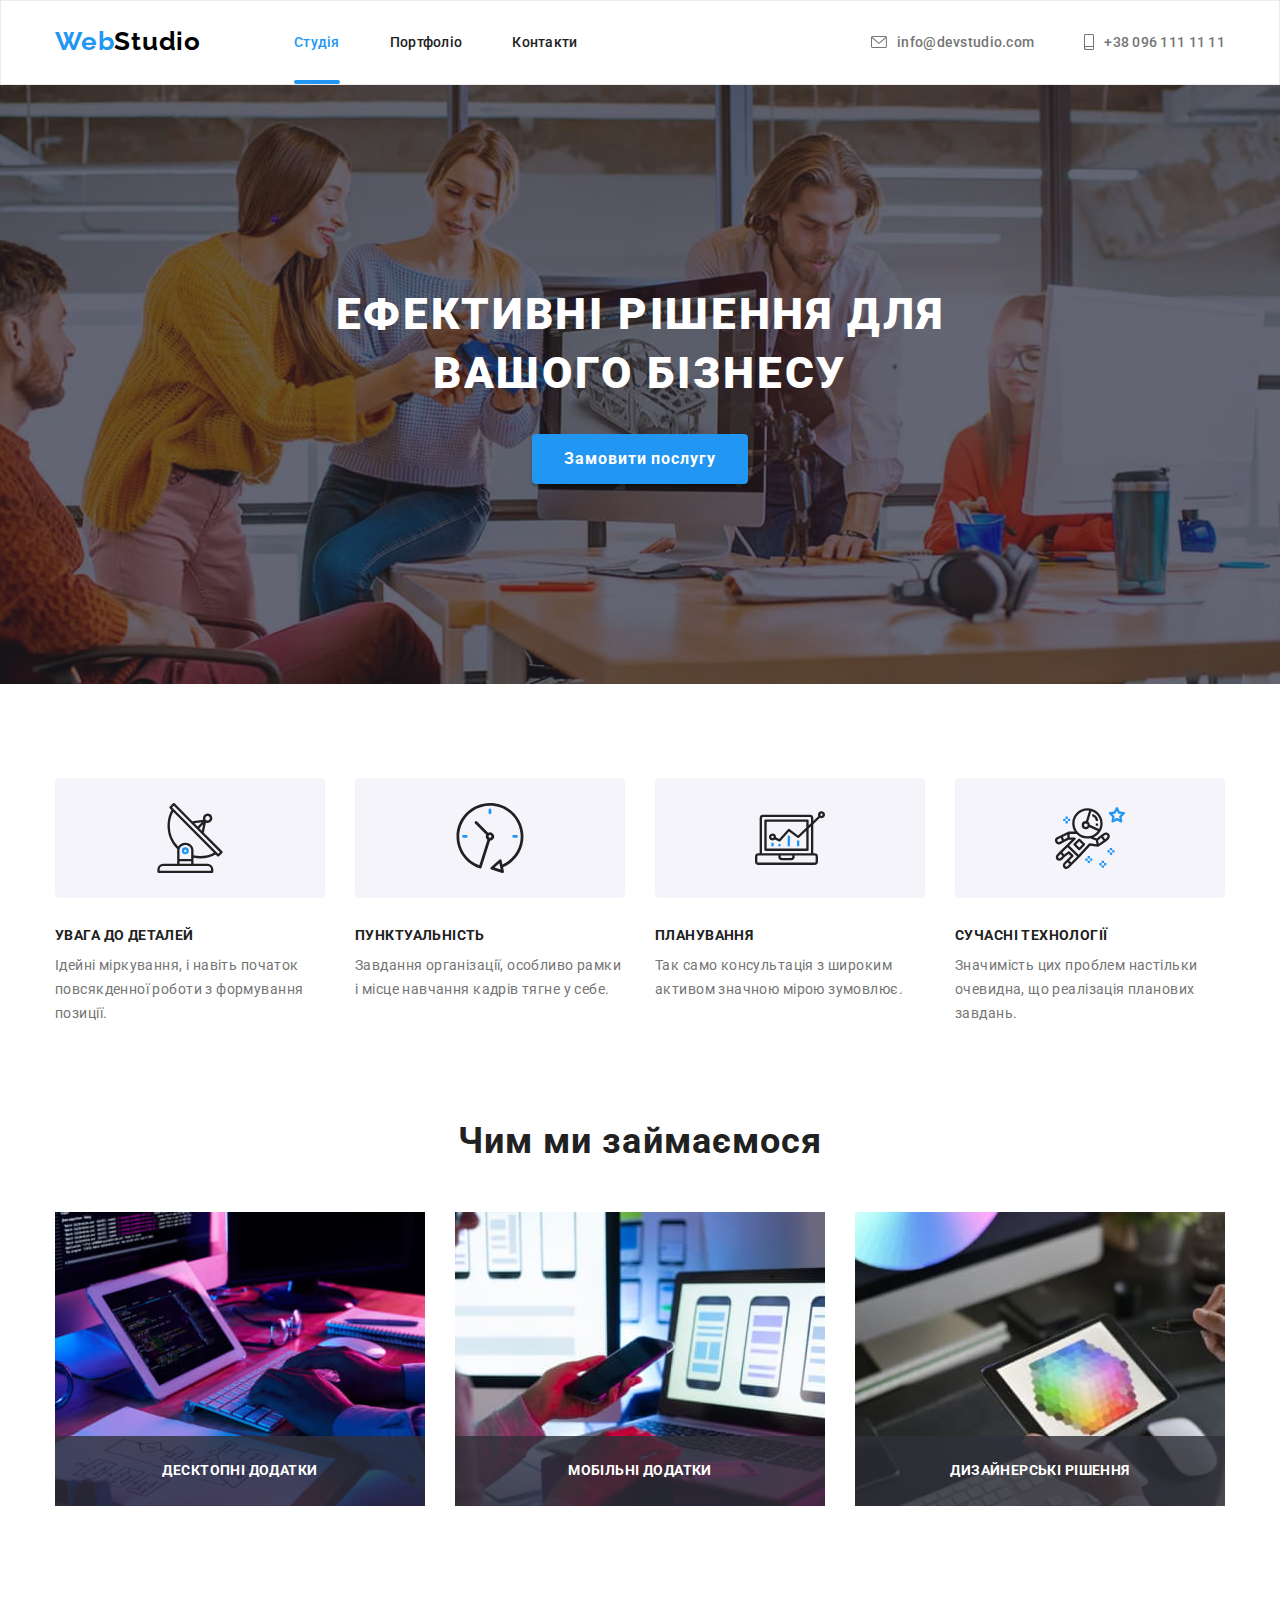
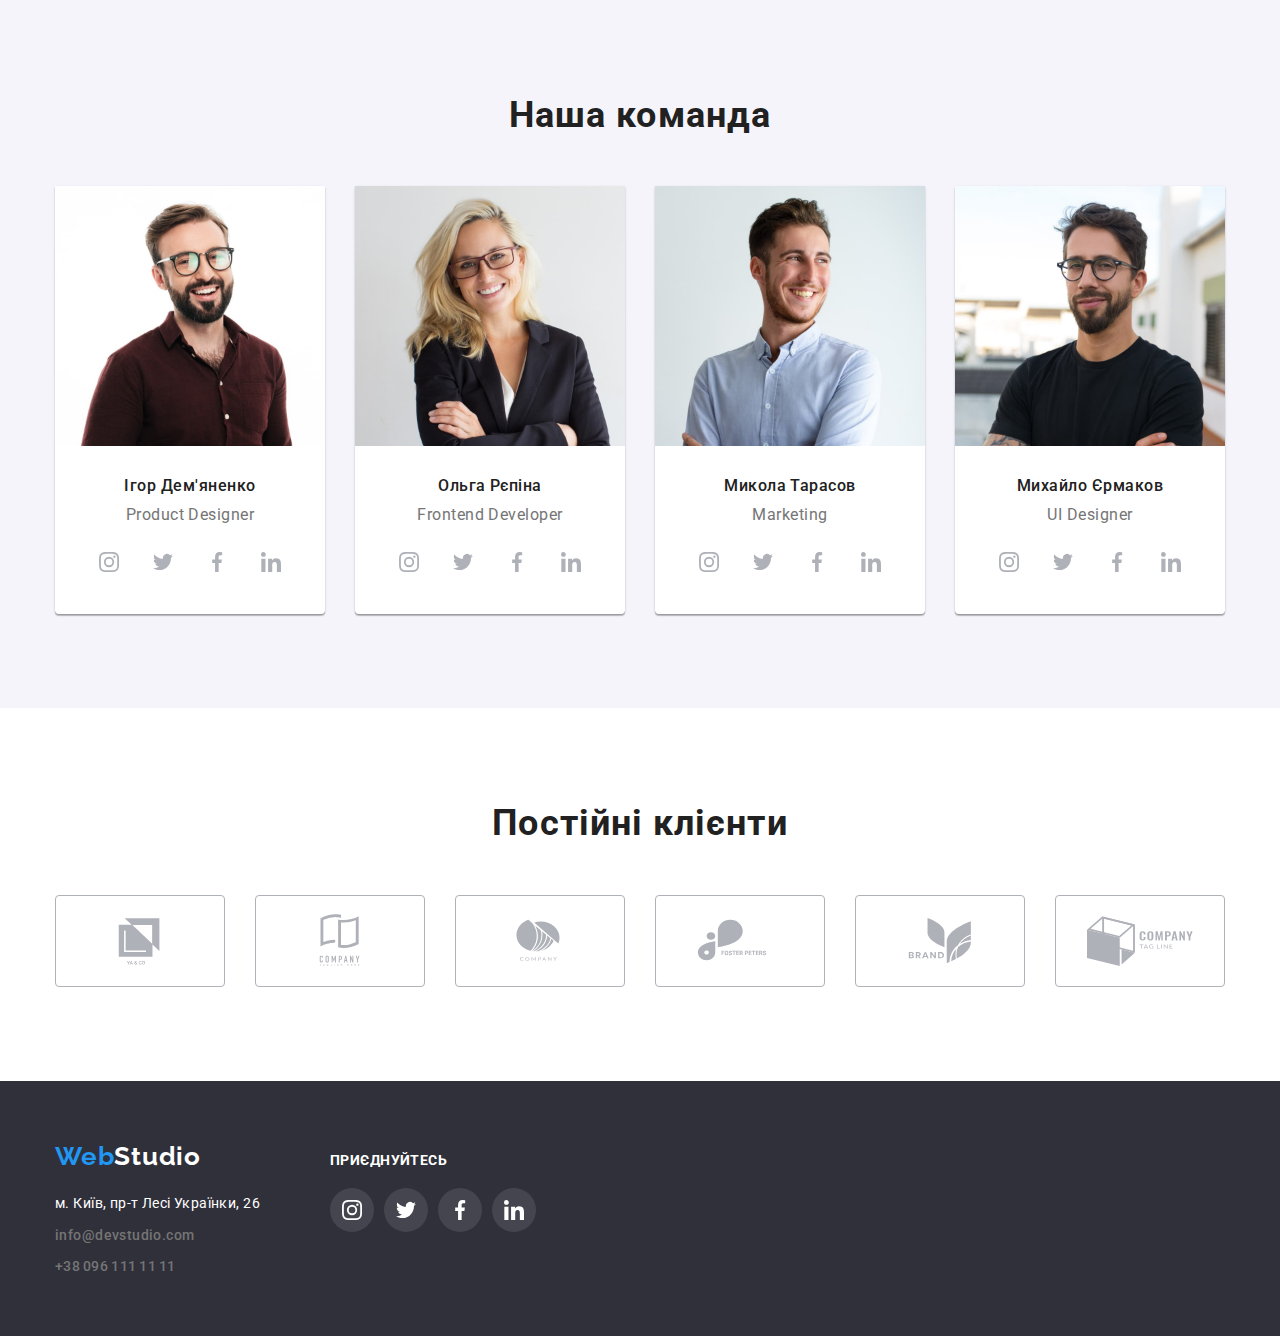
==== index.html @ 1adbc8fd "Initial commit" ====
<!DOCTYPE html>
<html lang="uk">

<head>
    <meta charset="UTF-8">
    <meta http-equiv="X-UA-Compatible" content="IE=edge">
    <meta name="viewport" content="width=device-width, initial-scale=1.0">
    <title>WebStudio</title>
    <link rel="stylesheet" href="https://cdn.jsdelivr.net/npm/modern-normalize@1.1.0/modern-normalize.min.css">
    <link rel="preconnect" href="https://fonts.googleapis.com">
    <link rel="preconnect" href="https://fonts.gstatic.com" crossorigin>
    <link
        href="https://fonts.googleapis.com/css2?family=Raleway:wght@700&family=Roboto:wght@400;500;700;900&display=swap"
        rel="stylesheet">
    <link rel="stylesheet" href="./css/styles.css">
</head>

<body>
    <!--Hero-->
    <header class="page-header">
        <div class="container page-header-container">
            <nav class="page-nav">
                <a href="./index.html" class="logo-header link">Web<span class="logo-header-studio">Studio</span></a>
                <ul class="menu list">
                    <li class="menu-item">
                        <a href="./index.html" class="menu-link link current">Студія</a>
                    </li>
                    <li class="menu-item">
                        <a href="./portfolio.html" class="menu-link link">Портфоліо</a>
                    </li>
                    <li class="menu-item">
                        <a href="#" class="menu-link link">Контакти</a>
                    </li>
                </ul>
            </nav>
            <ul class="list list-header">
                <li>
                    <a href="mailto:info@devstudio.com" class="mail link">
                        <svg class="mail-svg" width="16" height="12">
                            <use href="./images/sprite.svg#icon-envelope"></use>
                        </svg>info@devstudio.com</a>
                </li>
                <li>
                    <a href="tel:+380961111111" class="phone link">
                        <svg class="phone-svg" width="10" height="16">
                            <use href="./images/sprite.svg#icon-smartphone"></use>
                        </svg>+38 096 111 11 11</a>
                </li>
            </ul>
        </div>
    </header>
    <main>
        <!--The Vision Section #1-->
        <section class="hero">
            <div class="container">
                <h1 class="main-header">Ефективні рішення для вашого бізнесу</h1>
                <button class="hero-btn current" type="button" data-modal-open>Замовити послугу</button>
            </div>
        </section>
        <!--The Benefits section #2-->
        <section class="section">
            <!--This Header will be hidden-->
            <h2 class="visually-hidden">Наші переваги</h2>
            <div class="container">
                <ul class="benefits-list list">
                    <li class="benefits-list-item benefits-list-item-first">
                        <div class="benefits-icon">
                            <svg width="70" height="70">
                                <use href="./images/sprite.svg#icon-antenna"></use>
                            </svg>
                        </div>
                        <h3 class="section-two-header">УВАГА ДО ДЕТАЛЕЙ</h3>
                        <p class="section-two-text">Ідейні міркування, і навіть початок повсякденної роботи з формування
                            позиції.</p>
                    </li>
                    <li class="benefits-list-item benefits-list-item-second">
                        <div class="benefits-icon">
                            <svg width="70" height="70">
                                <use href="./images/sprite.svg#icon-clock"></use>
                            </svg>
                        </div>
                        <h3 class="section-two-header">ПУНКТУАЛЬНІСТЬ</h3>
                        <p class="section-two-text">Завдання організації, особливо рамки і місце навчання кадрів тягне у
                            себе.</p>
                    </li>
                    <li class="benefits-list-item benefits-list-item-three">
                        <div class="benefits-icon">
                            <svg width="70" height="70">
                                <use href="./images/sprite.svg#icon-diagram"></use>
                            </svg>
                        </div>
                        <h3 class="section-two-header">ПЛАНУВАННЯ</h3>
                        <p class="section-two-text">Так само консультація з широким активом значною мірою зумовлює.</p>
                    </li>
                    <li class="benefits-list-item benefits-list-item-four">
                        <div class="benefits-icon">
                            <svg width="70" height="70">
                                <use href="./images/sprite.svg#icon-astronaut"></use>
                            </svg>
                        </div>
                        <h3 class="section-two-header">СУЧАСНІ ТЕХНОЛОГІЇ</h3>
                        <p class="section-two-text">Значимість цих проблем настільки очевидна, що реалізація планових
                            завдань.</p>
                    </li>
                </ul>
            </div>
        </section>
        <!--The Picture section #3-->
        <section class="section section-three">
            <div class="container">
                <h2 class="section-title">Чим ми займаємося</h2>
                <ul class="picture-list list">
                    <li class="list-section-three-wrapper">
                        <div class="section-three-wrapper">
                            <img src="./images/box1.jpg" alt="Набор коду на компьютері" width="370">
                            <h3 class="section-three-header">Десктопні додатки</h3>
                        </div>

                    </li>
                    <li class="list-section-three-wrapper">
                        <div class="section-three-wrapper">
                            <img src="./images/box2.jpg" alt="Розробка мобільного інтерфейсу" width="370">
                            <h3 class="section-three-header">Мобільні додатки</h3>
                        </div>
                    </li>
                    <li class="list-section-three-wrapper">
                        <div class="section-three-wrapper">
                            <img src="./images/box3.jpg" alt="Розробка додатку на планшеті" width="370">
                            <h3 class="section-three-header">Дизайнерські рішення</h3>
                        </div>
                    </li>
                </ul>
            </div>
        </section>
        <section class="section section-four">
            <!--The Teams section #4-->
            <div class="container">
                <h2 class="section-title">Наша команда</h2>
                <ul class="cards-list list">
                    <li class="team-card">
                        <img src="./images/team/member1.jpg" alt="Ігор Дем'яненко" width="270">
                        <h3 class="section-four-manager">Ігор Дем'яненко</h3>
                        <p class="section-four-position">Product Designer</p>
                        <ul class="social-list list">
                            <li class="social-list-item">
                                <a href="#" class="social-list-item-link social-list-item-link-instagram">
                                    <svg aria-label="іконка інстаграму" class="social-list-icon" width="20" height="20">
                                        <use href="./images/sprite.svg#icon-instagram"></use>
                                    </svg>
                                </a>
                            </li>
                            <li class="social-list-item">
                                <a href="#" class="social-list-item-link social-list-item-link-twitter">
                                    <svg aria-label="іконка твіттеру" class="social-list-icon" width="20" height="20">
                                        <use href="./images/sprite.svg#icon-twitter"></use>
                                    </svg>
                                </a>
                            </li>
                            <li class="social-list-item">
                                <a href="#" class="social-list-item-link social-list-item-link-facebook">
                                    <svg aria-label="іконка фейсбуку" class="social-list-icon" width="20" height="20">
                                        <use href="./images/sprite.svg#icon-facebook"></use>
                                    </svg>
                                </a>
                            </li>
                            <li class="social-list-item">
                                <a href="#" class="social-list-item-link social-list-item-link-linkedin">
                                    <svg aria-label="іконка лінкедіну" class="social-list-icon" width="20" height="20">
                                        <use href="./images/sprite.svg#icon-linkedin"></use>
                                    </svg>
                                </a>
                            </li>
                        </ul>
                    </li>
                    <li class="team-card">
                        <img src="./images/team/member2.jpg" alt="Ольга Репіна" width="270">
                        <h3 class="section-four-manager">Ольга Рєпіна</h3>
                        <p class="section-four-position">Frontend Developer</p>
                        <ul class="social-list list">
                            <li class="social-list-item">
                                <a href="#" class="social-list-item-link social-list-item-link-instagram">
                                    <svg aria-label="іконка інстаграму" class="social-list-icon" width="20" height="20">
                                        <use href="./images/sprite.svg#icon-instagram"></use>
                                    </svg>
                                </a>
                            </li>
                            <li class="social-list-item">
                                <a href="#" class="social-list-item-link social-list-item-link-twitter">
                                    <svg aria-label="іконка твіттеру" class="social-list-icon" width="20" height="20">
                                        <use href="./images/sprite.svg#icon-twitter"></use>
                                    </svg>
                                </a>
                            </li>
                            <li class="social-list-item">
                                <a href="#" class="social-list-item-link social-list-item-link-facebook">
                                    <svg aria-label="іконка фейсбуку" class="social-list-icon" width="20" height="20">
                                        <use href="./images/sprite.svg#icon-facebook"></use>
                                    </svg>
                                </a>
                            </li>
                            <li class="social-list-item">
                                <a href="#" class="social-list-item-link social-list-item-link-linkedin">
                                    <svg aria-label="іконка лінкедіну" class="social-list-icon" width="20" height="20">
                                        <use href="./images/sprite.svg#icon-linkedin"></use>
                                    </svg>
                                </a>
                            </li>
                        </ul>
                    </li>
                    <li class="team-card">
                        <img src="./images/team/member3.jpg" alt="Микола Тарасов" width="270">
                        <h3 class="section-four-manager">Микола Тарасов</h3>
                        <p class="section-four-position">Marketing</p>
                        <ul class="social-list list">
                            <li class="social-list-item">
                                <a href="#" class="social-list-item-link social-list-item-link-instagram">
                                    <svg aria-label="іконка інстаграму" class="social-list-icon" width="20" height="20">
                                        <use href="./images/sprite.svg#icon-instagram"></use>
                                    </svg>
                                </a>
                            </li>
                            <li class="social-list-item">
                                <a href="#" class="social-list-item-link social-list-item-link-twitter">
                                    <svg aria-label="іконка твіттеру" class="social-list-icon" width="20" height="20">
                                        <use href="./images/sprite.svg#icon-twitter"></use>
                                    </svg>
                                </a>
                            </li>
                            <li class="social-list-item">
                                <a href="#" class="social-list-item-link social-list-item-link-facebook">
                                    <svg aria-label="іконка фейсбуку" class="social-list-icon" width="20" height="20">
                                        <use href="./images/sprite.svg#icon-facebook"></use>
                                    </svg>
                                </a>
                            </li>
                            <li class="social-list-item">
                                <a href="#" class="social-list-item-link social-list-item-link-linkedin">
                                    <svg aria-label="іконка лінкедіну" class="social-list-icon" width="20" height="20">
                                        <use href="./images/sprite.svg#icon-linkedin"></use>
                                    </svg>
                                </a>
                            </li>
                        </ul>
                    </li>
                    <li class="team-card">
                        <img src="./images/team/member4.jpg" alt="Михайло Єрмаков" width="270">
                        <h3 class="section-four-manager">Михайло Єрмаков</h3>
                        <p class="section-four-position">UI Designer</p>
                        <ul class="social-list list">
                            <li class="social-list-item">
                                <a href="#" class="social-list-item-link social-list-item-link-instagram">
                                    <svg aria-label="іконка інстаграму" class="social-list-icon" width="20" height="20">
                                        <use href="./images/sprite.svg#icon-instagram"></use>
                                    </svg>
                                </a>
                            </li>
                            <li class="social-list-item">
                                <a href="#" class="social-list-item-link social-list-item-link-twitter">
                                    <svg aria-label="іконка твіттеру" class="social-list-icon" width="20" height="20">
                                        <use href="./images/sprite.svg#icon-twitter"></use>
                                    </svg>
                                </a>
                            </li>
                            <li class="social-list-item">
                                <a href="#" class="social-list-item-link social-list-item-link-facebook">
                                    <svg aria-label="іконка фейсбуку" class="social-list-icon" width="20" height="20">
                                        <use href="./images/sprite.svg#icon-facebook"></use>
                                    </svg>
                                </a>
                            </li>
                            <li class="social-list-item">
                                <a href="#" class="social-list-item-link social-list-item-link-linkedin">
                                    <svg aria-label="іконка лінкедіну" class="social-list-icon" width="20" height="20">
                                        <use href="./images/sprite.svg#icon-linkedin"></use>
                                    </svg>
                                </a>
                            </li>
                        </ul>
                    </li>
                </ul>
            </div>
        </Section>
        <!--Clients section-->
        <section class="section">
            <div class="container">
                <h2 class="section-title">Постійні клієнти</h2>
                <ul class="clients-list list">
                    <li class="clients-list-item">
                        <a href="#" class="clients-list-item-link">
                            <svg aria-label="іконка клієнта" class="clients-list-icon" width="106" height="60">
                                <use href="./images/sprite.svg#icon-client1"></use>
                            </svg>
                        </a>
                    </li>
                    <li class="clients-list-item">
                        <a href="#" class="clients-list-item-link">
                            <svg aria-label="іконка клієнта" class="clients-list-icon" width="106" height="60">
                                <use href="./images/sprite.svg#icon-client2"></use>
                            </svg>
                        </a>
                    </li>
                    <li class="clients-list-item">
                        <a href="#" class="clients-list-item-link">
                            <svg aria-label="іконка клієнта" class="clients-list-icon" width="106" height="60">
                                <use href="./images/sprite.svg#icon-client3"></use>
                            </svg>
                        </a>
                    </li>
                    <li class="clients-list-item">
                        <a href="#" class="clients-list-item-link">
                            <svg aria-label="іконка клієнта" class="clients-list-icon" width="106" height="60">
                                <use href="./images/sprite.svg#icon-client4"></use>
                            </svg>
                        </a>
                    </li>
                    <li class="clients-list-item">
                        <a href="#" class="clients-list-item-link">
                            <svg aria-label="іконка клієнта" class="clients-list-icon" width="106" height="60">
                                <use href="./images/sprite.svg#icon-client5"></use>
                            </svg>
                        </a>
                    </li>
                    <li class="clients-list-item">
                        <a href="#" class="clients-list-item-link">
                            <svg aria-label="іконка клієнта" class="clients-list-icon" width="106" height="60">
                                <use href="./images/sprite.svg#icon-client6"></use>
                            </svg>
                        </a>
                    </li>
                </ul>
            </div>
        </section>
    </main>
    <footer class="footer">
        <div class="container footer-container">
            <div class="footer-list footer-list-address">
                <a href="./index.html" class="logo-footer link">Web<span class="logo-footer-studio">Studio</span></a>
                <address class="address-footer address">
                    <ul class="list">
                        <li class="footer-li"><a class="address-link link" href="https://goo.gl/maps/CPtrU1FHBa2aNyZL9 "
                                target="_blank" rel="noopener noreferrer nofollow">м. Київ, пр-т Лесі
                                Українки, 26</a>
                        <li class="footer-li footer-list"><a href="mailto:info@devstudio.com" class="mail link">
                                info@devstudio.com</a></li>
                        <li class="footer-li"><a href="tel:+380961111111" class="phone link">+38 096 111 11 11</a></li>
                    </ul>
                </address>
            </div>
            <div class="footer-list footer-list-social">
                <h3 class="footer-header">ПРИЄДНУЙТЕСЬ</h3>
                <ul class="social-list list">
                    <li class="social-list-item">
                        <a href="#" class="social-list-item-link social-list-item-link-instagram link-footer">
                            <svg aria-label="іконка інстаграму" class="social-list-icon-footer" width="20" height="20">
                                <use href="./images/sprite.svg#icon-instagram"></use>
                            </svg>
                        </a>
                    </li>
                    <li class="social-list-item">
                        <a href="#" class="social-list-item-link social-list-item-link-twitter link-footer">
                            <svg aria-label="іконка твіттеру" class="social-list-icon-footer" width="20" height="20">
                                <use href="./images/sprite.svg#icon-twitter"></use>
                            </svg>
                        </a>
                    </li>
                    <li class="social-list-item">
                        <a href="#" class="social-list-item-link social-list-item-link-facebook link-footer">
                            <svg aria-label="іконка фейсбуку" class="social-list-icon-footer" width="20" height="20">
                                <use href="./images/sprite.svg#icon-facebook"></use>
                            </svg>
                        </a>
                    </li>
                    <li class="social-list-item">
                        <a href="#" class="social-list-item-link social-list-item-link-linkedin link-footer">
                            <svg aria-label="іконка лінкедіну" class="social-list-icon-footer" width="20" height="20">
                                <use href="./images/sprite.svg#icon-linkedin"></use>
                            </svg>
                        </a>
                    </li>
                </ul>
            </div>
        </div>
    </footer>
    <div class="backdrop is-hidden" data-modal>
        <div class="modal">
            <button type="button" class="modal-close-btn" data-modal-close>
                <svg class="modal-close-icon" width="18px" height="18px">
                    <use href="./images/sprite.svg#icon-close"></use>
                </svg>
            </button>
        </div>
    </div>
    <script src="./js/modal.js"></script>
</body>

</html>
---- css/styles.css ----
:root {
  --primary-font: "Roboto", sans-serif;
  --secondary-font: "Raleway", sans-serif;
  --primary-text-color-theme-light: #212121;
  --secodary-text-color-theme-light: #757575;
  --primary-text-color-theme-dark: #ffffff;
  --bacground-text-color-theme-dark: #2f303a;
  --accent-color: #2196f3;
  --background-four-color: #f5f4fa;
  --background-color: #f5f5f5;
  --background-color-header: #c4c4c4;
  --svg-icon-color: #afb1b8;
  --background-overlay: rgba(33, 150, 243, 0.9);
  --transition-dur-and-func: 250ms cubic-bezier(0.4, 0, 0.2, 1);
}

/* ===Resetting default styles=== */

h1,
h2,
h3,
p {
  margin-top: 0;
  margin-bottom: 0;
  padding-left: 0;
}

ul {
  margin-top: 0;
  margin-bottom: 0;
  padding-left: 0;
}

/* Text underlining remuving*/
.link,
.list-portfolio {
  text-decoration: none;
}

.list {
  list-style: none;
}

/* Opened tab effect*/
.page-nav .link.current {
  color: var(--accent-color);
}

/* Opened tab effect for buttons*/
.open-btn.current,
.hero-btn.current {
  color: var(--primary-text-color-theme-dark);
  background-color: var(--accent-color);
  box-shadow: 0px 3px 1px rgba(0, 0, 0, 0.1), 0px 1px 2px rgba(0, 0, 0, 0.08),
    0px 2px 2px rgba(0, 0, 0, 0.12);
}

/* Removing line spacing from images for index.html */

img {
  display: block;
  max-width: 100%;
  height: auto;
}

button {
  cursor: pointer;
}

address {
  font-style: normal;
}

body {
  color: var(--secodary-text-color-theme-light);
  font-family: var(--primary-font);
  font-size: 14px;
  line-height: 1.33;
  letter-spacing: 0.02em;
}

.container {
  width: 1200px;
  margin: 0 auto;
  padding-left: 15px;
  padding-right: 15px;
}
/* ===== Projects text&color styles ===== */

/* === Header ===*/
.page-header {
  border: 1px solid #ececec;
}
.page-header-container {
  display: flex;
  align-items: center;
}
.page-nav {
  display: flex;
  align-items: center;
}
.menu {
  display: flex;
  column-gap: 50px;
  align-items: center;
}
.list-header {
  display: flex;
  column-gap: 50px;
  margin-left: auto;
}
.phone-svg,
.mail-svg {
  fill: currentColor;
  margin-right: 10px;
}

/* Logo blu part */
.logo-header {
  font-family: "Raleway", sans-serif;
  font-weight: 700;
  font-size: 26px;
  line-height: 1.19;
  letter-spacing: 0.03em;
  color: var(--accent-color);
  margin-right: 93px;
  padding-top: 24px;
  padding-bottom: 25px;
}

/* Logo black part */
.logo-header-studio {
  font-family: "Raleway";
  font-weight: 700;
  font-size: 26px;
  line-height: 1.19;
  letter-spacing: 0.03em;
  color: #000000;
}

/* Header hidding */
.visually-hidden {
  position: absolute;
  white-space: nowrap;
  width: 1px;
  height: 1px;
  overflow: hidden;
  border: 0;
  padding: 0;
  clip: rect(0 0 0 0);
  clip-path: inset(50%);
  margin: -1px;
}

.menu-link {
  font-weight: 500;
  color: var(--primary-text-color-theme-light);
  transition: color var(--transition-dur-and-func);
  position: relative;
  display: inline-block;
  padding-top: 32px;
  padding-bottom: 32px;
}

.menu-link:hover,
.menu-link:focus {
  color: var(--accent-color);
}
.menu-link.current::after {
  content: "";
  position: absolute;
  width: 100%;
  height: 4px;
  bottom: 0;
  left: 0;
  border-radius: 2px;
  background-color: currentColor;
}
.mail {
  display: flex;
  align-items: center;
  font-weight: 500;
  font-size: 14px;
  color: var(--secodary-text-color-theme-light);
  transition: color var(--transition-dur-and-func);
}

.mail:hover,
.mail:focus {
  color: var(--accent-color);
}

.phone {
  display: flex;
  align-items: center;
  font-weight: 500;
  font-size: 14px;
  color: var(--secodary-text-color-theme-light);
  transition: color var(--transition-dur-and-func);
}

.phone:hover,
.phone:focus {
  color: var(--accent-color);
}

/* ======= Hero ======= */

.hero {
  padding-top: 200px;
  padding-bottom: 200px;
  max-width: 1600px;
  margin: 0 auto;
  text-align: center;
  background-color: var(--background-color-header);
  background-image: linear-gradient(
      rgba(47, 48, 58, 0.4),
      rgba(47, 48, 58, 0.4)
    ),
    url(../images/hero.jpg);
  background-repeat: no-repeat;
  background-position: center;
  background-size: cover;
}

.main-header {
  width: 696px;
  font-weight: 900;
  font-size: 44px;
  line-height: 1.36;
  text-align: center;
  letter-spacing: 0.06em;
  text-transform: uppercase;
  color: var(--primary-text-color-theme-dark);
  margin-left: auto;
  margin-right: auto;
  margin-bottom: 30px;
}

/* Buttons */
.hero-btn {
  font-weight: 700;
  font-size: 16px;
  line-height: 1.88;
  text-align: center;
  letter-spacing: 0.06em;
  box-shadow: 0px 4px 4px rgba(0, 0, 0, 0.15);
  border-radius: 4px;
  border: none;
  padding: 10px 32px;
  min-width: 216px;
  min-height: 50px;
  transition: color var(--transition-dur-and-func),
    background-color var(--transition-dur-and-func);
}

.hero-btn:hover,
.hero-btn:focus {
  color: var(--primary-text-color-theme-dark);
  background-color: var(--accent-color);
}

/* === Benefits section #2 ===*/
/* Section two markup */
.section {
  padding-top: 94px;
  padding-bottom: 94px;
}
.benefits-list {
  display: flex;
}

.benefits-list-item {
  width: 270px;
}
.benefits-list-item:not(:last-child) {
  margin-right: 30px;
}
.benefits-icon {
  display: flex;
  height: 120px;
  justify-content: center;
  align-items: center;
  border-radius: 4px;
  margin-bottom: 30px;
  background-color: var(--background-four-color);
}

.section-two-header {
  font-size: 14px;
  line-height: 1.14;
  margin-bottom: 10px;
  letter-spacing: 0.03em;
  text-transform: uppercase;
  color: var(--primary-text-color-theme-light);
}

.section-two-text {
  line-height: 1.71;
  letter-spacing: 0.03em;
}

/* === Picture Section #3 ===*/

.section-three {
  padding-top: 0px;
}
.section-title {
  font-size: 36px;
  line-height: 1.17;
  margin-bottom: 50px;
  text-align: center;
  letter-spacing: 0.03em;
  color: var(--primary-text-color-theme-light);
}
.picture-list {
  display: flex;
  align-items: center;
  gap: 30px;
}
.section-three-wrapper {
  position: relative;
}
.section-three-header {
  position: absolute;
  bottom: 0;
  width: 100%;
  padding: 27px 0;
  font-weight: 700;
  font-size: 14px;
  line-height: 1.14;
  text-align: center;
  letter-spacing: 0.03em;
  text-transform: uppercase;
  background: rgba(47, 48, 58, 0.8);
  color: var(--primary-text-color-theme-dark);
}
/* === Team Section #4 === */
.section-four {
  background-color: var(--background-four-color);
}
.cards-list {
  display: flex;
  gap: 30px;
}
.team-card {
  box-shadow: 0px 1px 3px rgba(0, 0, 0, 0.12), 0px 1px 1px rgba(0, 0, 0, 0.14),
    0px 2px 1px rgba(0, 0, 0, 0.2);
  border-radius: 0px 0px 4px 4px;
  background-color: var(--primary-text-color-theme-dark);
}
.section-four-manager {
  font-weight: 500;
  font-size: 16px;
  line-height: 1.19;
  text-align: center;
  letter-spacing: 0.03em;
  padding-top: 30px;
  margin-bottom: 10px;
  color: var(--primary-text-color-theme-light);
}

.section-four-position {
  font-size: 16px;
  line-height: 1.19;
  text-align: center;
  letter-spacing: 0.03em;
  margin-bottom: 16px;
}
.social-list {
  display: flex;
  column-gap: 10px;
  justify-content: center;
  padding-bottom: 30px;
}
.social-list-item-link {
  display: flex;
  width: 44px;
  height: 44px;
  border-radius: 50%;
  justify-content: center;
  align-items: center;
  transition: background-color var(--transition-dur-and-func);
}
.social-list-item-link:hover,
.social-list-item-link:focus {
  background-color: var(--accent-color);
}
.social-list-item-link:hover .social-list-icon,
.social-list-item-link:focus .social-list-icon {
  fill: var(--primary-text-color-theme-dark);
}
.social-list-icon {
  fill: var(--svg-icon-color);
  transition: fill var(--transition-dur-and-func);
}
/* ====== Clients section ====== */
.clients-list {
  display: flex;
  column-gap: 30px;
  justify-content: center;
}

.clients-list-item-link:hover,
.clients-list-item-link:focus {
  border: 1px solid var(--accent-color);
}
.clients-list-item-link:hover .clients-list-icon,
.clients-list-item-link:focus .clients-list-icon {
  fill: var(--accent-color);
}
.clients-list-item-link {
  display: flex;
  width: 170px;
  height: 92px;
  justify-content: center;
  align-items: center;
  border: 1px solid var(--svg-icon-color);
  border-radius: 4px;
  transition: border var(--transition-dur-and-func);
}
.clients-list-icon {
  justify-content: center;
  align-items: center;
  fill: var(--svg-icon-color);
  transition: fill var(--transition-dur-and-func);
}
/* ======= Footer =======*/

.footer {
  padding-top: 60px;
  padding-bottom: 60px;
  background-color: var(--bacground-text-color-theme-dark);
}
.footer-container {
  display: flex;
  align-items: baseline;
}
.footer-list-address {
  margin-right: 70px;
}
.address-footer {
  margin-top: 20px;
}
.address-link {
  font-size: 14px;
  line-height: 1.71px;
  letter-spacing: 0.03em;
  color: var(--primary-text-color-theme-dark);
}

/* Logo footer blu*/
.logo-footer {
  font-family: "Raleway", sans-serif;
  font-weight: 700;
  font-size: 26px;
  line-height: 1.2;
  letter-spacing: 0.03em;
  color: var(--accent-color);
}

/* Logo footer white */
.logo-footer-studio {
  font-family: "Raleway", sans-serif;
  font-weight: 700;
  font-size: 26px;
  line-height: 1.19;
  letter-spacing: 0.03em;
  color: var(--primary-text-color-theme-dark);
}
.footer-li:not(:last-child) {
  margin-bottom: 9px;
  line-height: 1.7;
  letter-spacing: 0.03em;
}

.footer-header {
  font-size: 14px;
  line-height: 1.14;
  margin-bottom: 20px;
  letter-spacing: 0.03em;
  text-transform: uppercase;
  color: var(--primary-text-color-theme-dark);
}
.link-footer {
  background-color: rgba(255, 255, 255, 0.1);
}
.social-list-icon-footer {
  fill: var(--primary-text-color-theme-dark);
}
.footer .social-list {
  padding-bottom: 0;
}
/* ======= Portfolio ======= */

.list-portfolio {
  display: block;
  color: var(--secodary-text-color-theme-light);
  transition: box-shadow var(--transition-dur-and-func);
}
.list-portfolio:hover,
.list-portfolio:focus {
  box-shadow: 0px 1px 1px rgba(0, 0, 0, 0.12), 0px 4px 4px rgba(0, 0, 0, 0.06),
    1px 4px 6px rgba(0, 0, 0, 0.16);
}
.portfolio-header {
  font-size: 18px;
  line-height: 2;
  letter-spacing: 0.06em;
  margin-bottom: 4px;
  color: var(--primary-text-color-theme-light);
}
.potfolio-href {
  font-weight: 400;
  font-size: 16px;
  line-height: 1.88;
  letter-spacing: 0.03em;
}

.filters {
  display: flex;
  gap: 8px;
  justify-content: center;
  margin-bottom: 50px;
}
.open-btn:hover,
.open-btn:focus {
  color: var(--primary-text-color-theme-dark);
  background-color: var(--accent-color);
  box-shadow: 0px 3px 1px rgba(0, 0, 0, 0.1), 0px 1px 2px rgba(0, 0, 0, 0.08),
    0px 2px 2px rgba(0, 0, 0, 0.12);
}
.open-btn {
  font-weight: 500;
  font-size: 16px;
  line-height: 1.88;
  align-items: center;
  text-align: center;
  letter-spacing: 0.06em;
  border-radius: 4px;
  border: none;
  padding: 6px 22px;
  transition: color var(--transition-dur-and-func),
    background-color var(--transition-dur-and-func),
    box-shadow var(--transition-dur-and-func);
}
/* .btn-portfolio {
  transition: box-shadow var(--transition-dur-and-func);
} */
/* .btn-portfolio:hover,
.btn-portfolio:focus {
  box-shadow: 0px 3px 1px rgba(0, 0, 0, 0.1), 0px 1px 2px rgba(0, 0, 0, 0.08),
    0px 2px 2px rgba(0, 0, 0, 0.12);
} */
.cards-portfolio-list {
  display: flex;
  flex-wrap: wrap;
  gap: 30px;
}
.portfolio-item {
  width: calc((100% - 60px) / 3);
}
.portfolio-item-title {
  padding: 20px 24px;
  border: 1px solid #eeeeee;
}
.overlay {
  position: absolute;
  top: 0;
  left: 0;
  width: 100%;
  height: 101%;
  font-weight: 400;
  font-size: 18px;
  line-height: 1.56;
  letter-spacing: 0.03em;
  padding: 63px 24px;
  overflow: auto;
  transform: translateY(100%);
  transition: transform var(--transition-dur-and-func);
  color: var(--primary-text-color-theme-dark);
  background-color: var(--background-overlay);
}
.img-portfolio-wrapper {
  position: relative;
  overflow: hidden;
}
.list-portfolio:hover .overlay,
.list-portfolio:focus .overlay {
  transform: translateY(0%);
}

/* ======= Modal window ======= */
.backdrop {
  position: fixed;
  top: 0;
  left: 0;
  width: 100%;
  height: 100%;
  background-color: rgba(0, 0, 0, 0.2);
  z-index: 100;
  transition: opacity var(--transition-dur-and-func),
    visibility var(--transition-dur-and-func);
}
.backdrop.is-hidden {
  visibility: hidden;
  opacity: 0;
  pointer-events: none;
}
.modal {
  position: absolute;
  top: 50%;
  left: 50%;
  transform: translate(-50%, -50%);
  width: 528px;
  height: 581px;
  background-color: var(--primary-text-color-theme-dark);
  box-shadow: 0px 1px 3px rgba(0, 0, 0, 0.12), 0px 1px 1px rgba(0, 0, 0, 0.14),
    0px 2px 1px rgba(0, 0, 0, 0.2);
  border-radius: 4px;
}
.modal-close-btn {
  position: absolute;
  top: 8px;
  right: 8px;
  display: flex;
  align-items: center;
  justify-content: center;
  width: 30px;
  height: 30px;
  border-radius: 50%;
  background-color: transparent;
  border: 1px solid rgba(0, 0, 0, 0.1);
  padding: 0;
}
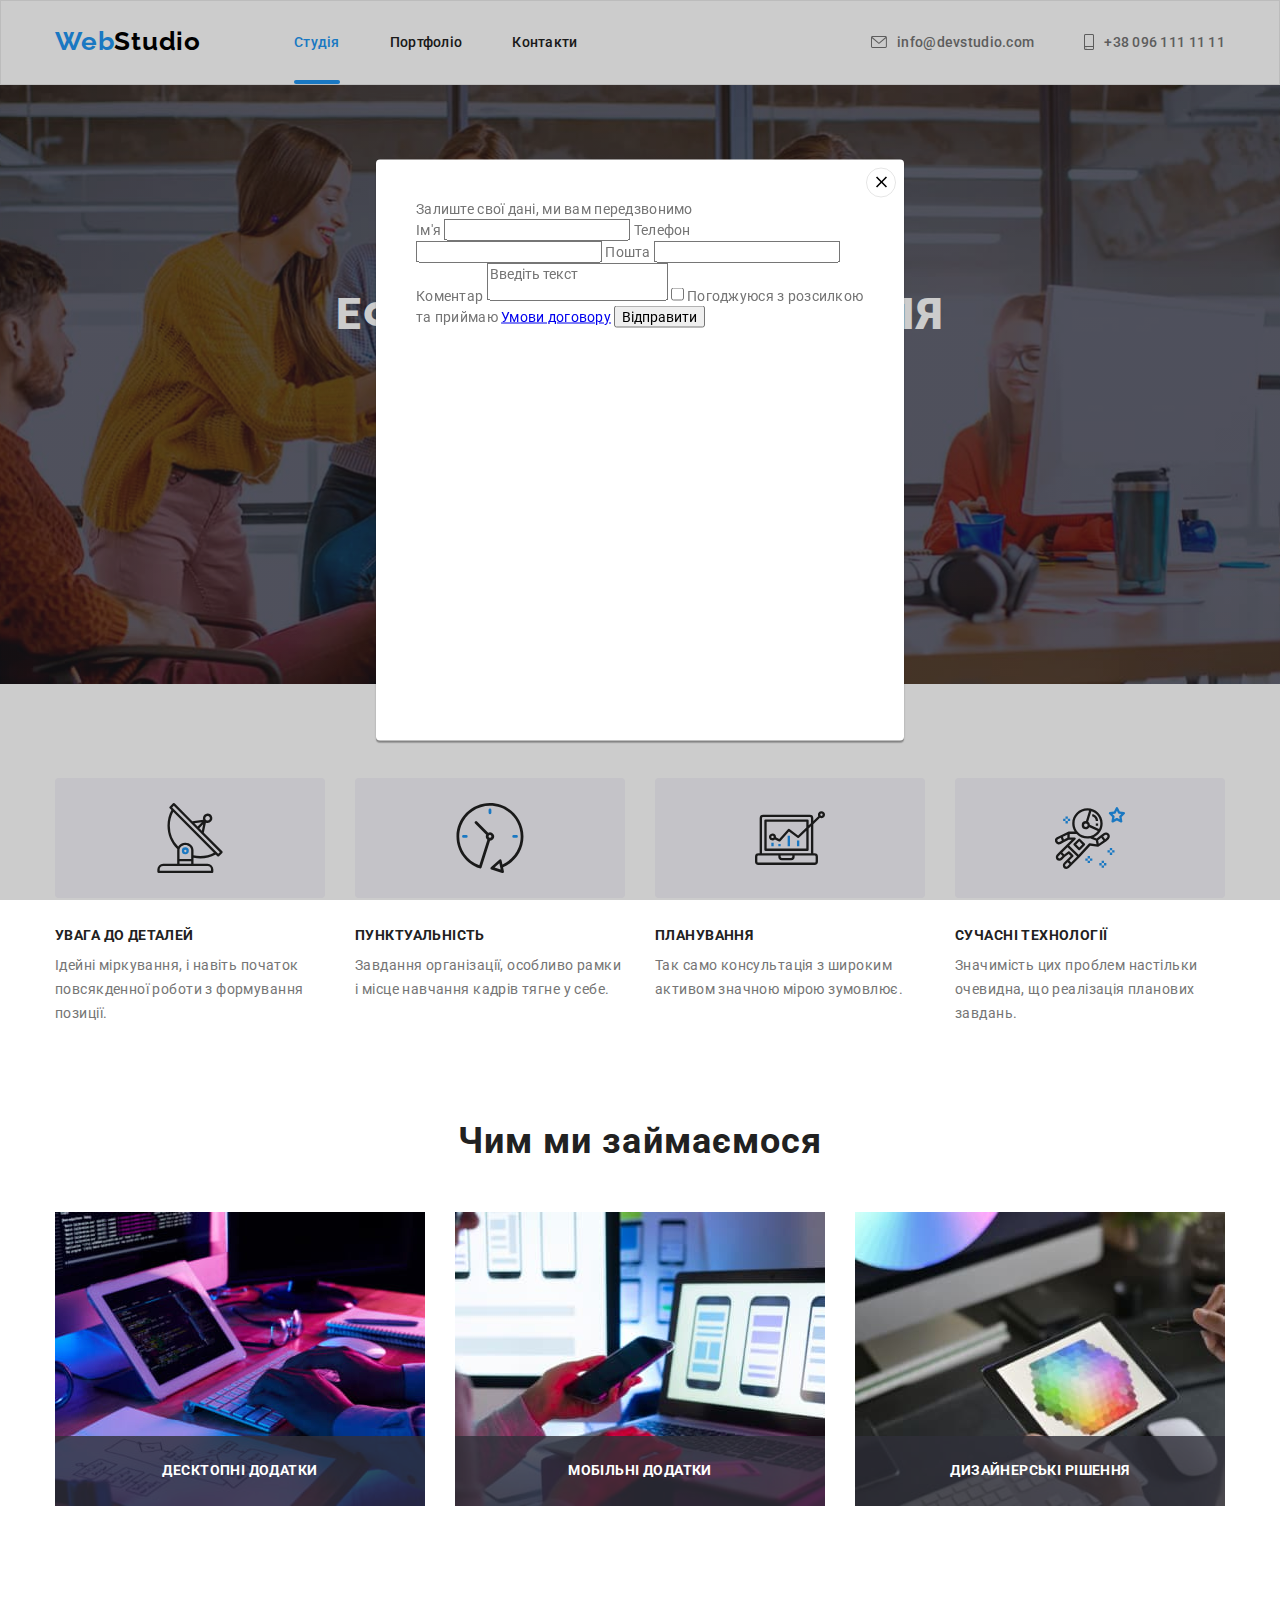
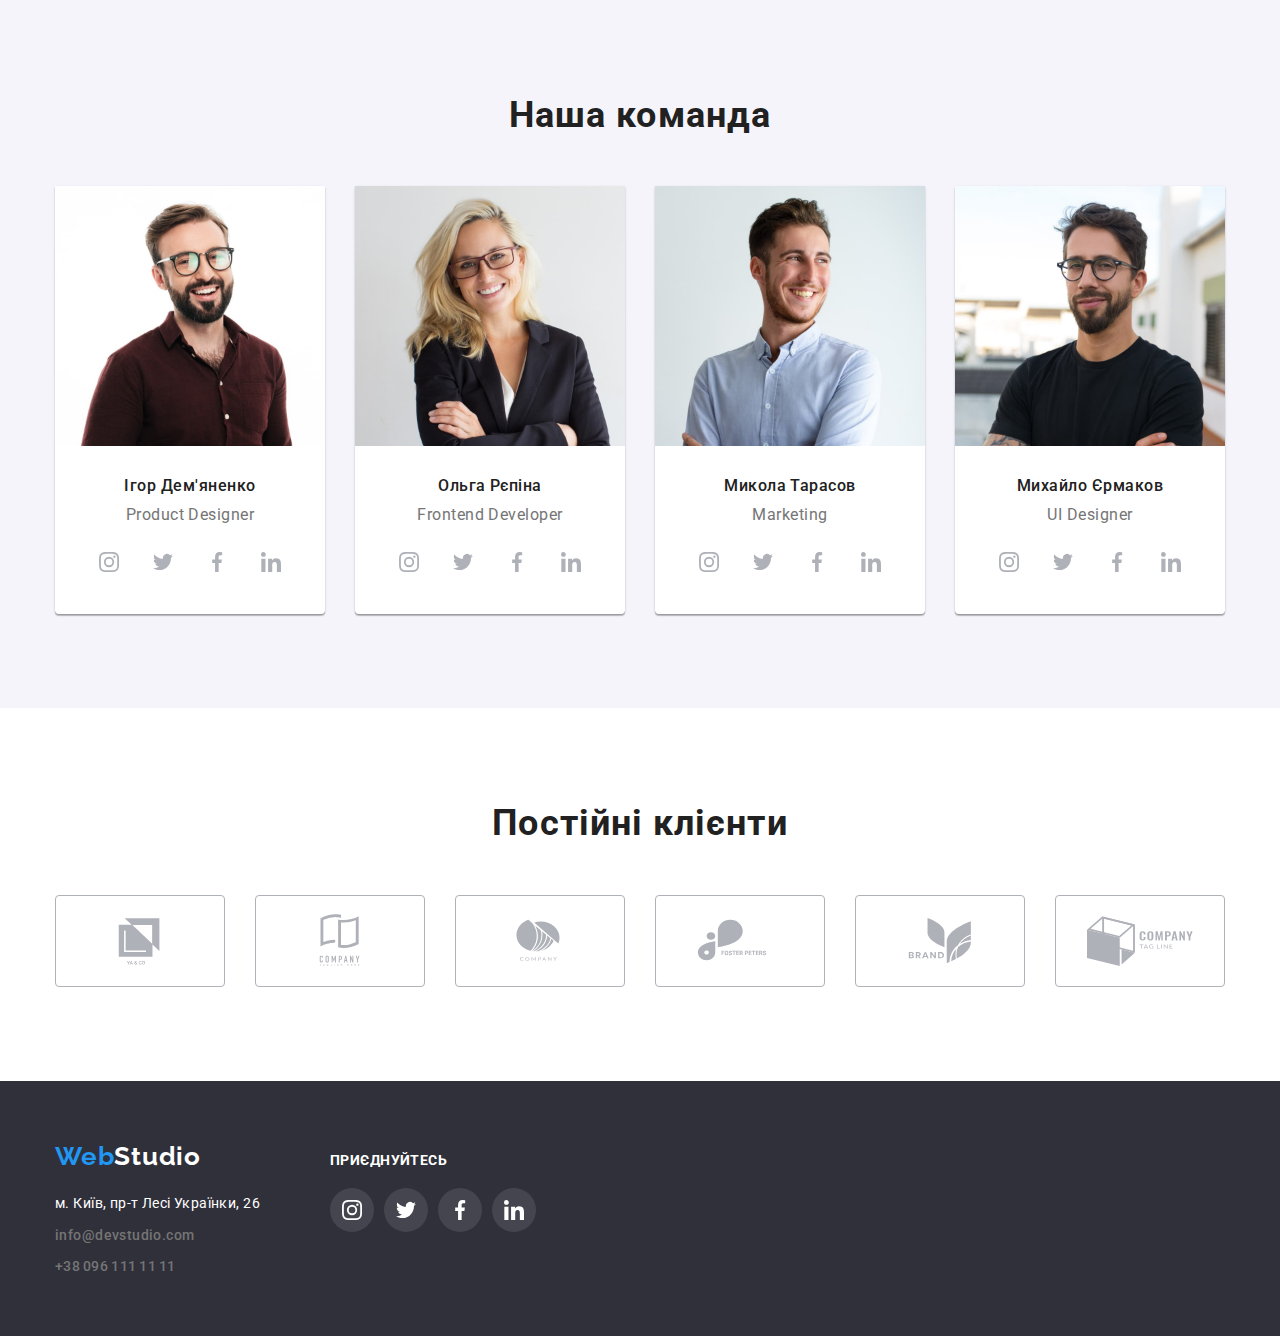
==== commit a8328769: "V.09/09/2022" ====
--- a/index.html
+++ b/index.html
@@ -381,13 +381,38 @@
             </div>
         </div>
     </footer>
-    <div class="backdrop is-hidden" data-modal>
+    <div class="backdrop " data-modal>
         <div class="modal">
             <button type="button" class="modal-close-btn" data-modal-close>
                 <svg class="modal-close-icon" width="18px" height="18px">
                     <use href="./images/sprite.svg#icon-close"></use>
                 </svg>
             </button>
+            <p class="moal-form-title">Залиште свої дані, ми вам передзвонимо</p>
+            <form class="modal-form">
+                <label class="modal-form-field">
+                    Ім'я
+                    <input type="text" name="user_name" class="modal-form-input" required pattern="a-zA-Zа-яА-ЯіІїЇ]+">
+                </label>
+                <label class="modal-form-field">
+                    Телефон
+                    <input type="tel" name="user_phone" class="modal-form-input" required
+                        pattern="[0-9]{3}-[0-9]{3}-[0-9]{2}-[0-9]{2}" title="xxx-xxx-xx-xx">
+                </label>
+                <label class="modal-form-field">
+                    Пошта
+                    <input type="email" name="user_email" class="modal-form-input" required>
+                </label>
+                <label class="modal-form-field">
+                    Коментар
+                    <textarea name="user_message" class="modal-form-message" placeholder="Введіть текст"></textarea>
+                </label>
+                <label class="modal-form-check-field">
+                    <input type="checkbox" name="user_policy" class="modal-form-check" required>
+                    Погоджуюся з розсилкою та приймаю <a href="#">Умови договору</a>
+                </label>
+                <button type="submit" class="modal-form-submit">Відправити</button>
+            </form>
         </div>
     </div>
     <script src="./js/modal.js"></script>
--- a/css/styles.css
+++ b/css/styles.css
@@ -544,14 +544,6 @@
     background-color var(--transition-dur-and-func),
     box-shadow var(--transition-dur-and-func);
 }
-/* .btn-portfolio {
-  transition: box-shadow var(--transition-dur-and-func);
-} */
-/* .btn-portfolio:hover,
-.btn-portfolio:focus {
-  box-shadow: 0px 3px 1px rgba(0, 0, 0, 0.1), 0px 1px 2px rgba(0, 0, 0, 0.08),
-    0px 2px 2px rgba(0, 0, 0, 0.12);
-} */
 .cards-portfolio-list {
   display: flex;
   flex-wrap: wrap;
@@ -614,6 +606,7 @@
   transform: translate(-50%, -50%);
   width: 528px;
   height: 581px;
+  padding: 40px;
   background-color: var(--primary-text-color-theme-dark);
   box-shadow: 0px 1px 3px rgba(0, 0, 0, 0.12), 0px 1px 1px rgba(0, 0, 0, 0.14),
     0px 2px 1px rgba(0, 0, 0, 0.2);
@@ -633,3 +626,6 @@
   border: 1px solid rgba(0, 0, 0, 0.1);
   padding: 0;
 }
+.modal-form-message {
+  resize: none;
+}
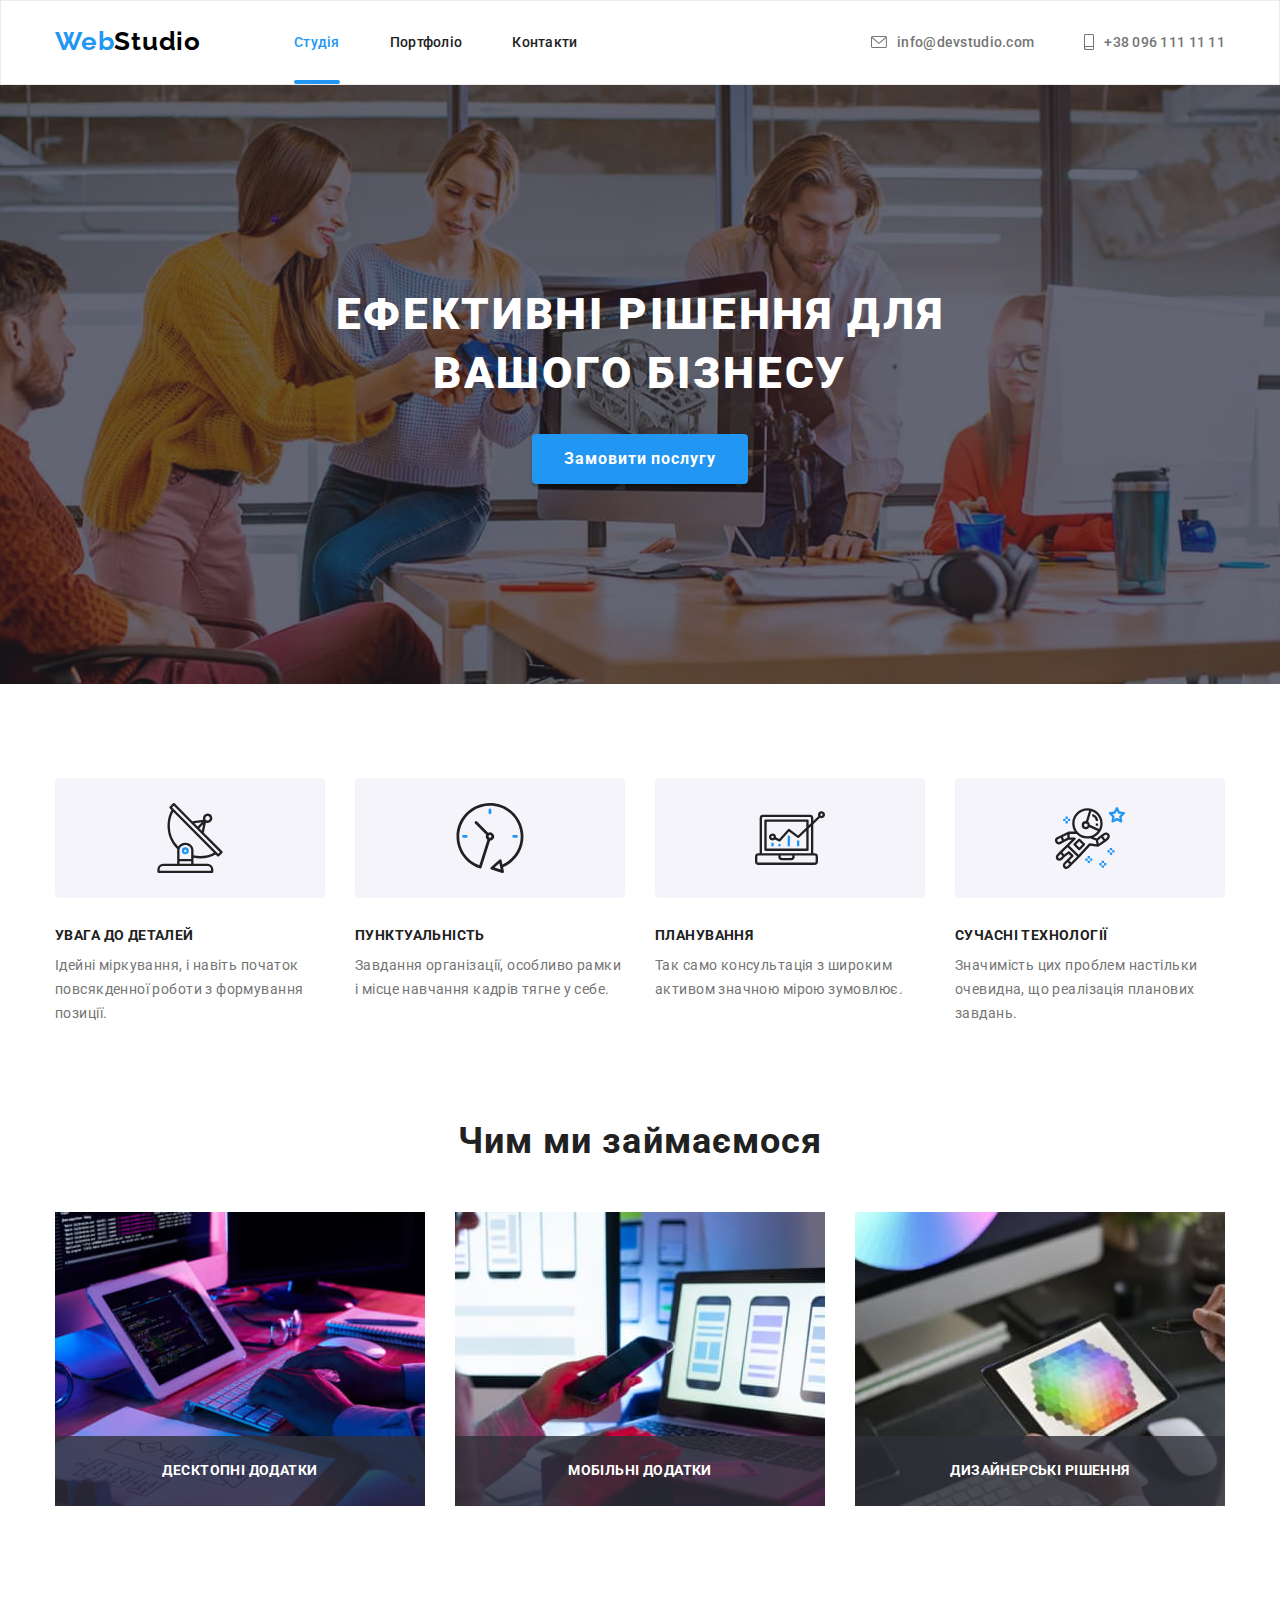
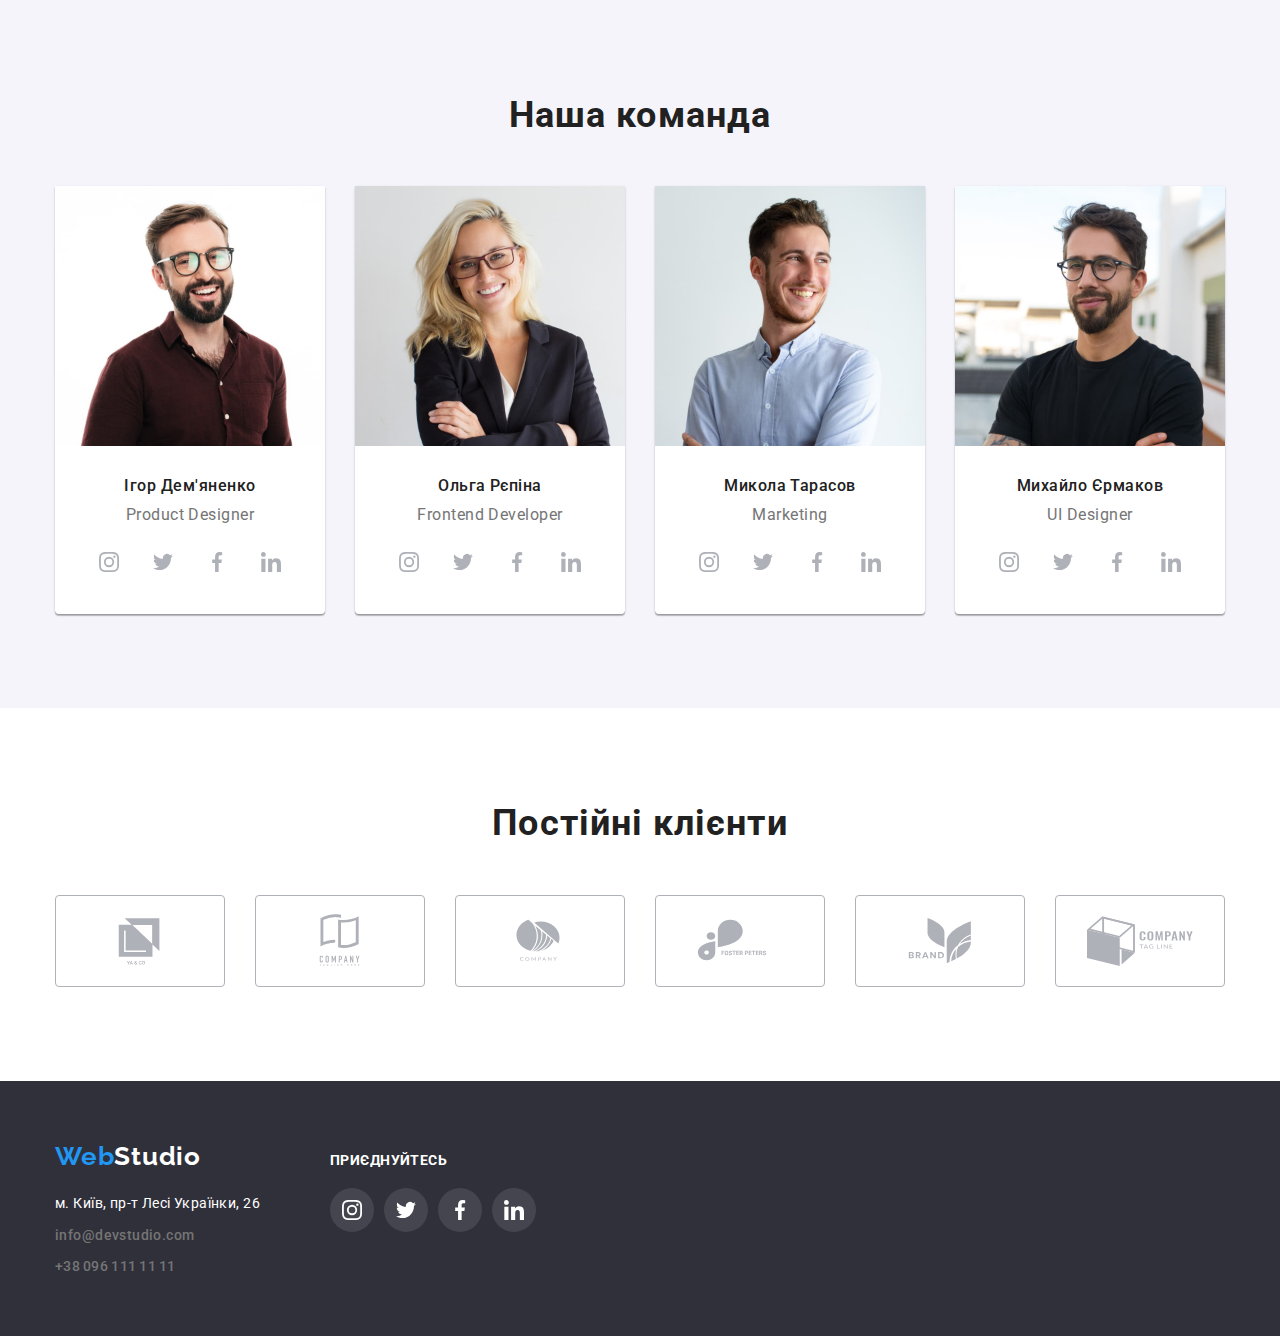
==== commit 707c09e8: "V.09/10/2022" ====
--- a/index.html
+++ b/index.html
@@ -381,35 +381,57 @@
             </div>
         </div>
     </footer>
-    <div class="backdrop " data-modal>
+    <div class="backdrop is-hidden" data-modal>
         <div class="modal">
             <button type="button" class="modal-close-btn" data-modal-close>
                 <svg class="modal-close-icon" width="18px" height="18px">
                     <use href="./images/sprite.svg#icon-close"></use>
                 </svg>
             </button>
-            <p class="moal-form-title">Залиште свої дані, ми вам передзвонимо</p>
+            <p class="modal-form-title">Залиште свої дані, ми вам передзвонимо</p>
             <form class="modal-form">
                 <label class="modal-form-field">
-                    Ім'я
-                    <input type="text" name="user_name" class="modal-form-input" required pattern="a-zA-Zа-яА-ЯіІїЇ]+">
+                    <span class="modal-form-input-desc">Ім'я</span>
+                    <span class="modal-form-input-wrapper">
+                        <input type="text" name="user_name" class="modal-form-input" required
+                            pattern="a-zA-Zа-яА-ЯіІїЇ]+">
+                        <svg class="modal-form-input-icon" width="18px" height="18px">
+                            <use href="./images/sprite.svg#icon-person"></use>
+                        </svg>
+                    </span>
                 </label>
                 <label class="modal-form-field">
-                    Телефон
-                    <input type="tel" name="user_phone" class="modal-form-input" required
-                        pattern="[0-9]{3}-[0-9]{3}-[0-9]{2}-[0-9]{2}" title="xxx-xxx-xx-xx">
+                    <span class="modal-form-input-desc">Телефон</span>
+                    <span class="modal-form-input-wrapper">
+                        <input type="tel" name="user_phone" class="modal-form-input" required
+                            pattern="[0-9]{3}-[0-9]{3}-[0-9]{2}-[0-9]{2}" title="xxx-xxx-xx-xx">
+                        <svg class="modal-form-input-icon" width="18px" height="18px">
+                            <use href="./images/sprite.svg#icon-phone"></use>
+                        </svg>
+                    </span>
                 </label>
                 <label class="modal-form-field">
-                    Пошта
-                    <input type="email" name="user_email" class="modal-form-input" required>
+                    <span class="modal-form-input-desc">Пошта</span>
+                    <span class="modal-form-input-wrapper">
+                        <input type="email" name="user_email" class="modal-form-input" required>
+                        <svg class="modal-form-input-icon" width="18px" height="18px">
+                            <use href="./images/sprite.svg#icon-email"></use>
+                        </svg>
+                    </span>
                 </label>
-                <label class="modal-form-field">
-                    Коментар
+                <label class="modal-form-field-desc">
+                    <span class="modal-form-input-desc">Коментар</span>
                     <textarea name="user_message" class="modal-form-message" placeholder="Введіть текст"></textarea>
                 </label>
                 <label class="modal-form-check-field">
-                    <input type="checkbox" name="user_policy" class="modal-form-check" required>
-                    Погоджуюся з розсилкою та приймаю <a href="#">Умови договору</a>
+                    <input type="checkbox" name="user_policy" class="modal-form-check visually-hidden" required>
+                    <svg class="modal-form-own-checkbox" width="16" height="15">
+                        <use href="./images/sprite.svg#icon-checkbox"></use>
+                    </svg>
+                    <span class="modal-form-own-checkbox-desc">
+                        Погоджуюся з розсилкою та приймаю</span>
+                    &nbsp;<a href="#" class="link">
+                        <span class="modal-form-own-checkbox-user">Умови договору</span></a>
                 </label>
                 <button type="submit" class="modal-form-submit">Відправити</button>
             </form>
--- a/css/styles.css
+++ b/css/styles.css
@@ -581,8 +581,9 @@
 .list-portfolio:focus .overlay {
   transform: translateY(0%);
 }
-
-/* ======= Modal window ======= */
+/* ===============/FOOTER ============== */
+
+/* =============== BACKDROP ============ */
 .backdrop {
   position: fixed;
   top: 0;
@@ -599,6 +600,9 @@
   opacity: 0;
   pointer-events: none;
 }
+/* =============== /BACKDROP ============ */
+
+/* =============== MODAL WINDOW ========= */
 .modal {
   position: absolute;
   top: 50%;
@@ -626,6 +630,150 @@
   border: 1px solid rgba(0, 0, 0, 0.1);
   padding: 0;
 }
+.modal-close-icon {
+  transition: fill var(--transition-dur-and-func);
+}
+.modal-close-btn:hover .modal-close-icon,
+.modal-close-btn:focus .modal-close-icon {
+  fill: var(--accent-color);
+}
+/* =============== /MODAL WINDOW ========= */
+
+/* =============== MODAL FORM ========= */
+.modal-form-title {
+  font-weight: 700;
+  font-size: 20px;
+  line-height: 1.15;
+  text-align: center;
+  letter-spacing: 0.03em;
+  margin-bottom: 12px;
+  color: var(--primary-text-color-theme-light);
+}
+
+.modal-form {
+  display: flex;
+  flex-direction: column;
+}
+.modal-form-input-desc {
+  display: block;
+  font-weight: 400;
+  font-size: 12px;
+  line-height: 1.17;
+  letter-spacing: 0.01em;
+  margin-bottom: 3px;
+  color: var(--secodary-text-color-theme-light);
+}
+.modal-form-field {
+  margin-bottom: 10px;
+}
+.modal-form-input {
+  width: 100%;
+  height: 40px;
+  padding-left: 42px;
+  border: 1px solid rgba(33, 33, 33, 0.2);
+  border-radius: 4px;
+  transition: border-color var(--transition-dur-and-func);
+}
+.modal-form-input:focus {
+  outline: none;
+  border-color: var(--accent-color);
+}
+.modal-form-input-wrapper {
+  position: relative;
+  display: block;
+}
+.modal-form-input-icon {
+  position: absolute;
+  top: 50%;
+  left: 12px;
+  transform: translateY(-50%);
+  transition: fill var(--transition-dur-and-func);
+}
+.modal-form-input:focus + .modal-form-input-icon {
+  fill: var(--accent-color);
+}
+.modal-form-field-desc {
+  margin-bottom: 20px;
+}
 .modal-form-message {
+  width: 100%;
+  height: 120px;
   resize: none;
-}
+  padding: 12px 16px;
+  border: 1px solid rgba(33, 33, 33, 0.2);
+  border-radius: 4px;
+  transition: border-color var(--transition-dur-and-func);
+}
+.modal-form-message::placeholder {
+  font-weight: 400;
+  font-size: 12px;
+  line-height: 1.17;
+  letter-spacing: 0.01em;
+  color: rgba(117, 117, 117, 0.5);
+}
+.modal-form-message:focus {
+  outline: none;
+  border-color: var(--accent-color);
+}
+.modal-form-check-field {
+  display: flex;
+  align-items: center;
+  margin-bottom: 30px;
+}
+.modal-form-own-checkbox {
+  border: 2px solid var(--primary-text-color-theme-light);
+  border-radius: 2px;
+  fill: transparent;
+  cursor: pointer;
+  margin-right: 8px;
+  transition: fill var(--transition-dur-and-func),
+    background-color var(--transition-dur-and-func);
+}
+
+.modal-form-check:checked + .modal-form-own-checkbox {
+  background-color: var(--accent-color);
+  fill: var(--primary-text-color-theme-dark);
+  border: none;
+}
+.modal-form-check:focus + .modal-form-own-checkbox {
+  box-shadow: 0 0 0 2px rgba(0, 0, 0, 0.25);
+}
+.modal-form-own-checkbox-desc {
+  font-weight: 400;
+  font-size: 14px;
+  line-height: 1.71;
+  letter-spacing: 0.03em;
+  color: var(--secodary-text-color-theme-light);
+}
+.modal-form-own-checkbox-user {
+  font-weight: 400;
+  font-size: 14px;
+  line-height: 1.71;
+  letter-spacing: 0.03em;
+  text-decoration-line: underline;
+  color: var(--accent-color);
+}
+.modal-form-submit {
+  font-weight: 700;
+  font-size: 16px;
+  line-height: 1.88;
+  text-align: center;
+  align-self: center;
+  letter-spacing: 0.06em;
+  box-shadow: 0px 4px 4px rgba(0, 0, 0, 0.15);
+  border-radius: 4px;
+  border: none;
+  padding: 10px 52px;
+  min-width: 200px;
+  min-height: 50px;
+  color: var(--primary-text-color-theme-dark);
+  background-color: var(--accent-color);
+  transition: color var(--transition-dur-and-func),
+    background-color var(--transition-dur-and-func);
+}
+.modal-form-submit:hover,
+.modal-form-submit:focus {
+  color: var(--primary-text-color-theme-dark);
+  background-color: var(--accent-color);
+}
+/* =============== /MODAL FORM ========= */
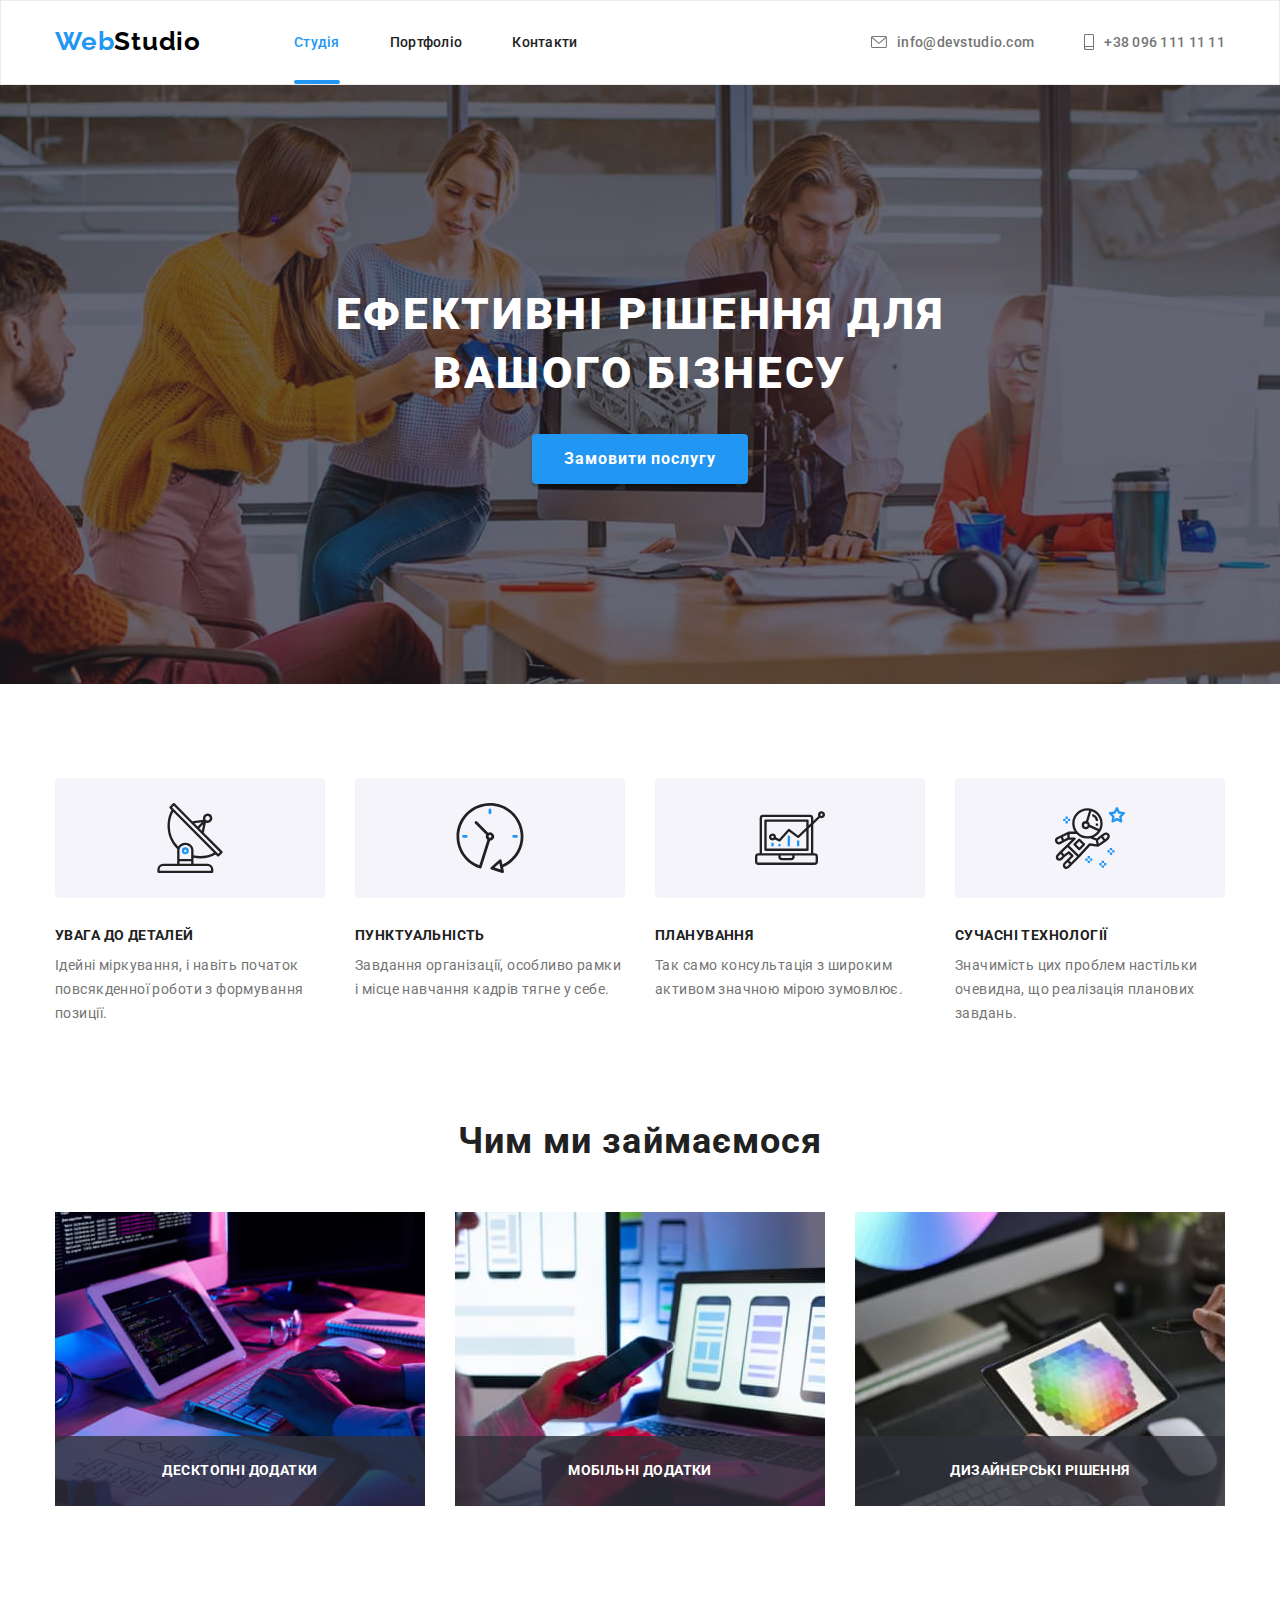
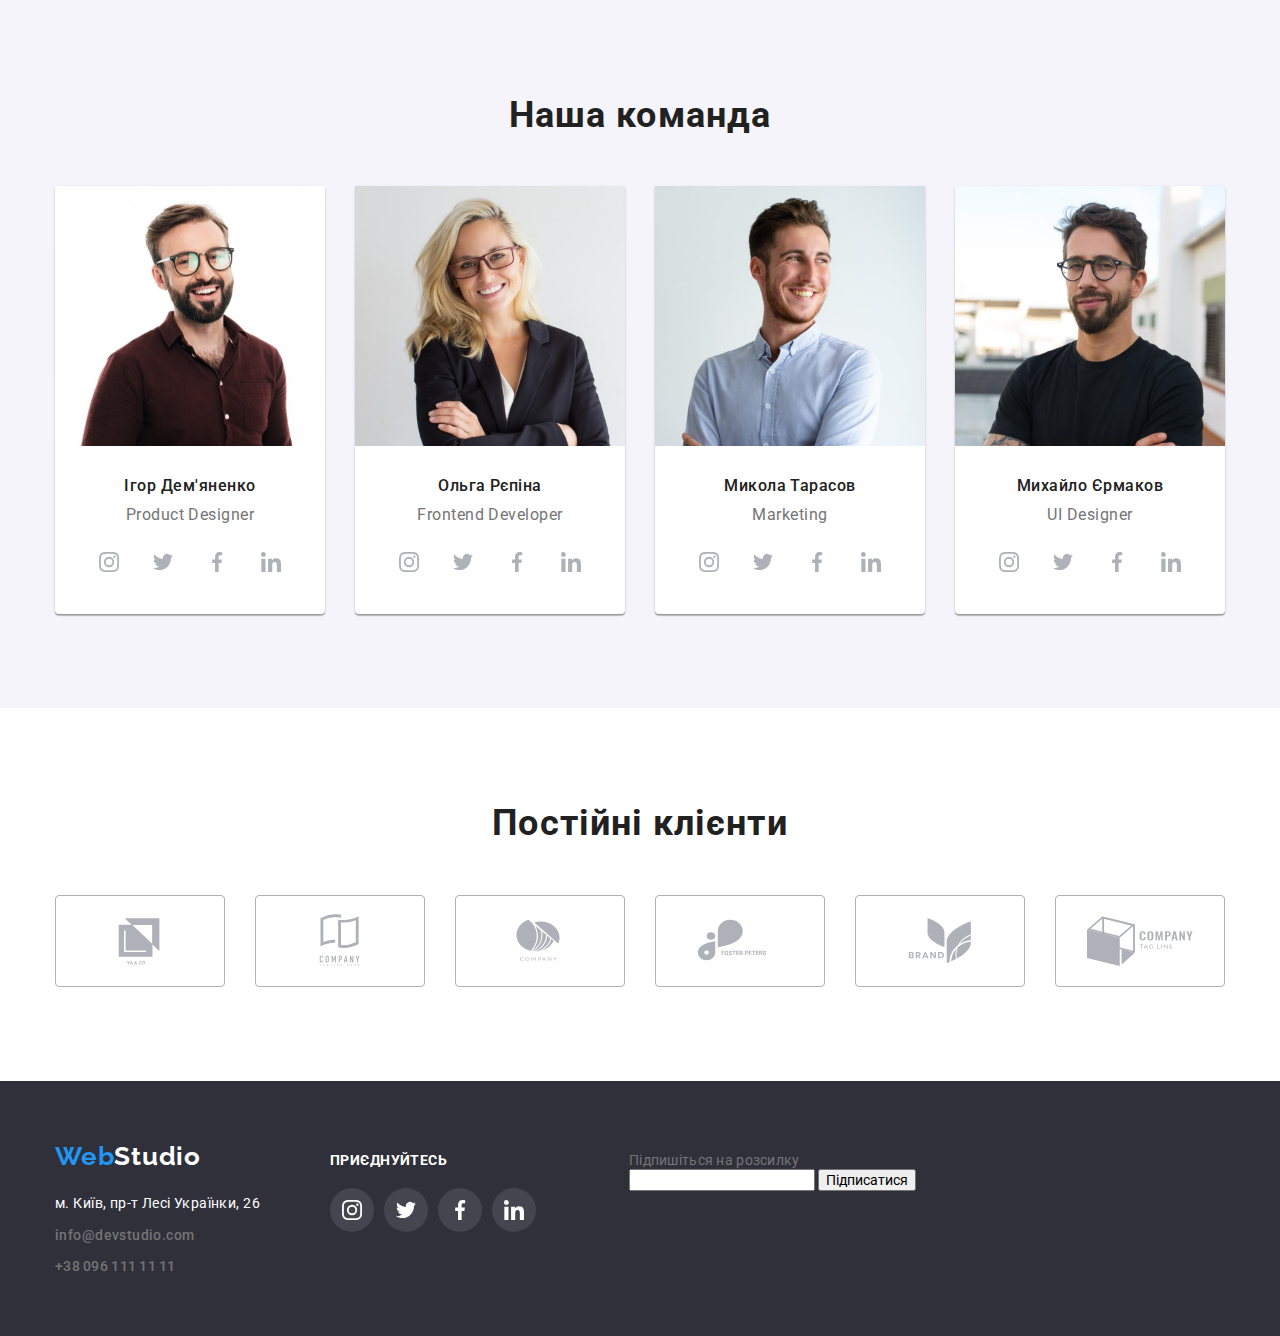
==== commit b08835a0: "V.09/10/2022-9:58PM" ====
--- a/index.html
+++ b/index.html
@@ -378,6 +378,15 @@
                         </a>
                     </li>
                 </ul>
+            </div>
+            <div class="fotter-list-input">
+                <p class="fotter-list-input-title">Підпишіться на розсилку</p>
+                <form action="">
+                    <label for="">
+                        <input type="email">
+                    </label>
+                    <button type="submit" class="footer-form-submit">Підписатися</button>
+                </form>
             </div>
         </div>
     </footer>
--- a/css/styles.css
+++ b/css/styles.css
@@ -425,7 +425,7 @@
   fill: var(--svg-icon-color);
   transition: fill var(--transition-dur-and-func);
 }
-/* ======= Footer =======*/
+/* ========== FOOTER ==========*/
 
 .footer {
   padding-top: 60px;
@@ -491,7 +491,19 @@
 .footer .social-list {
   padding-bottom: 0;
 }
-/* ======= Portfolio ======= */
+.footer-list-social {
+  margin-right: 93px;
+}
+/* .footer-form-submit::after {
+  content: "";
+  width: 24px;
+  height: 24px;
+  background-size: contain;
+  background-image: url(./images/sprite.svg#icon-send);
+} */
+/* ========== /FOOTER ============ */
+
+/* ========== PORTFOLIO ========== */
 
 .list-portfolio {
   display: block;
@@ -581,7 +593,7 @@
 .list-portfolio:focus .overlay {
   transform: translateY(0%);
 }
-/* ===============/FOOTER ============== */
+/* ===============/PORTFOLIO ============== */
 
 /* =============== BACKDROP ============ */
 .backdrop {
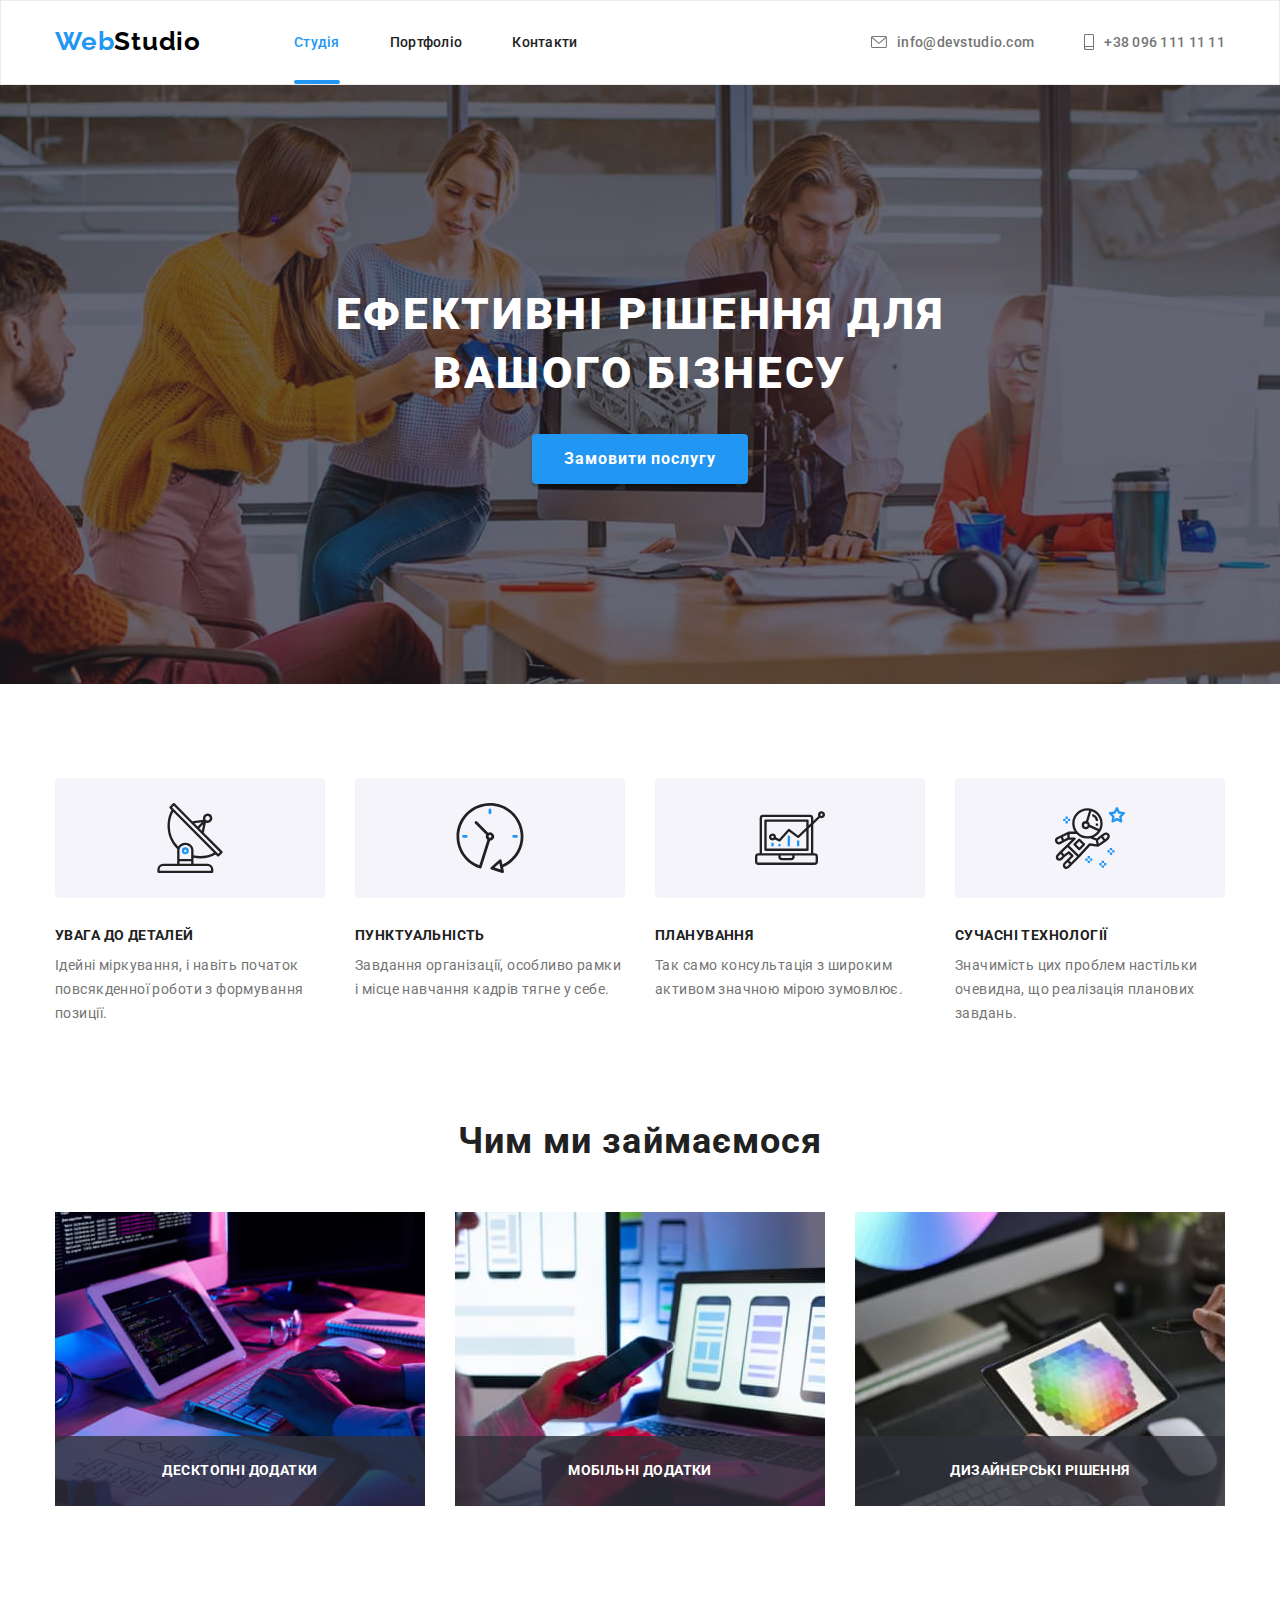
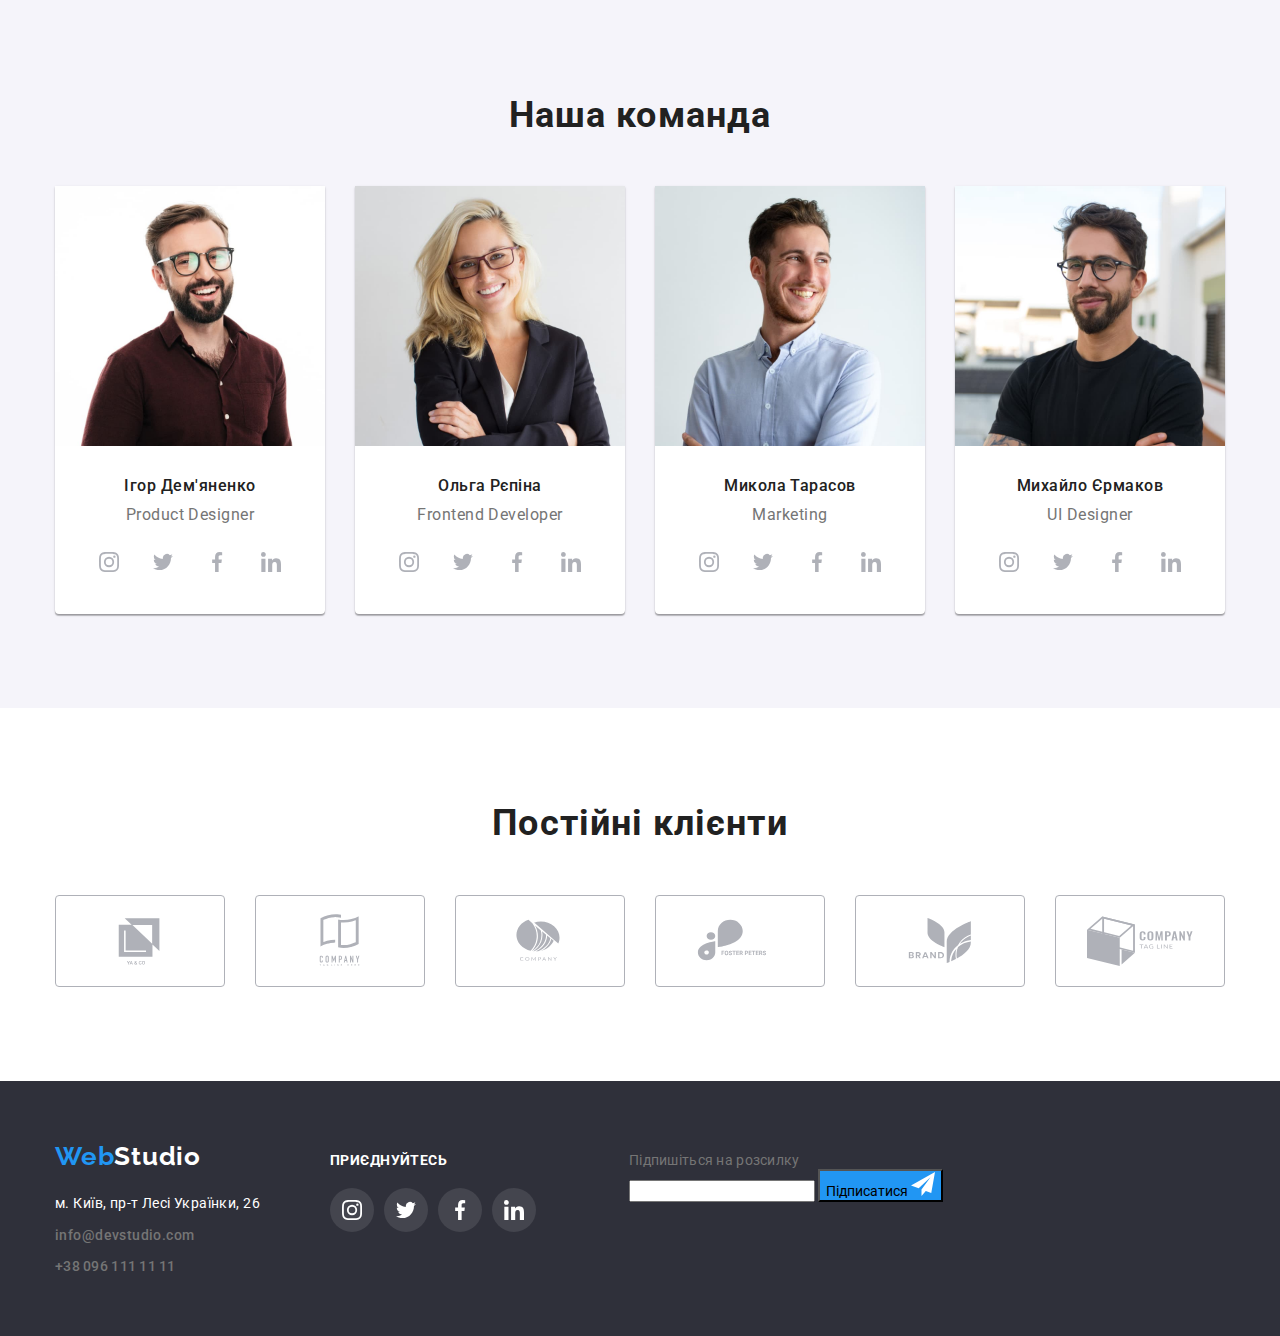
==== commit 81751fd9: "V.10/09/2022-22:23PM" ====
--- a/index.html
+++ b/index.html
@@ -385,7 +385,11 @@
                     <label for="">
                         <input type="email">
                     </label>
-                    <button type="submit" class="footer-form-submit">Підписатися</button>
+                    <button type="submit" class="footer-form-submit">Підписатися
+                        <svg class="footer-submit-icon" width="24px" height="24px">
+                            <use href="./images/sprite.svg#icon-send"></use>
+                        </svg>
+                    </button>
                 </form>
             </div>
         </div>
--- a/css/styles.css
+++ b/css/styles.css
@@ -494,13 +494,13 @@
 .footer-list-social {
   margin-right: 93px;
 }
-/* .footer-form-submit::after {
-  content: "";
-  width: 24px;
-  height: 24px;
-  background-size: contain;
-  background-image: url(./images/sprite.svg#icon-send);
-} */
+.footer-form-submit {
+  background-color: var(--accent-color);
+  /* margin-left: auto; */
+}
+.footer-submit-icon {
+  fill: var(--primary-text-color-theme-dark);
+}
 /* ========== /FOOTER ============ */
 
 /* ========== PORTFOLIO ========== */
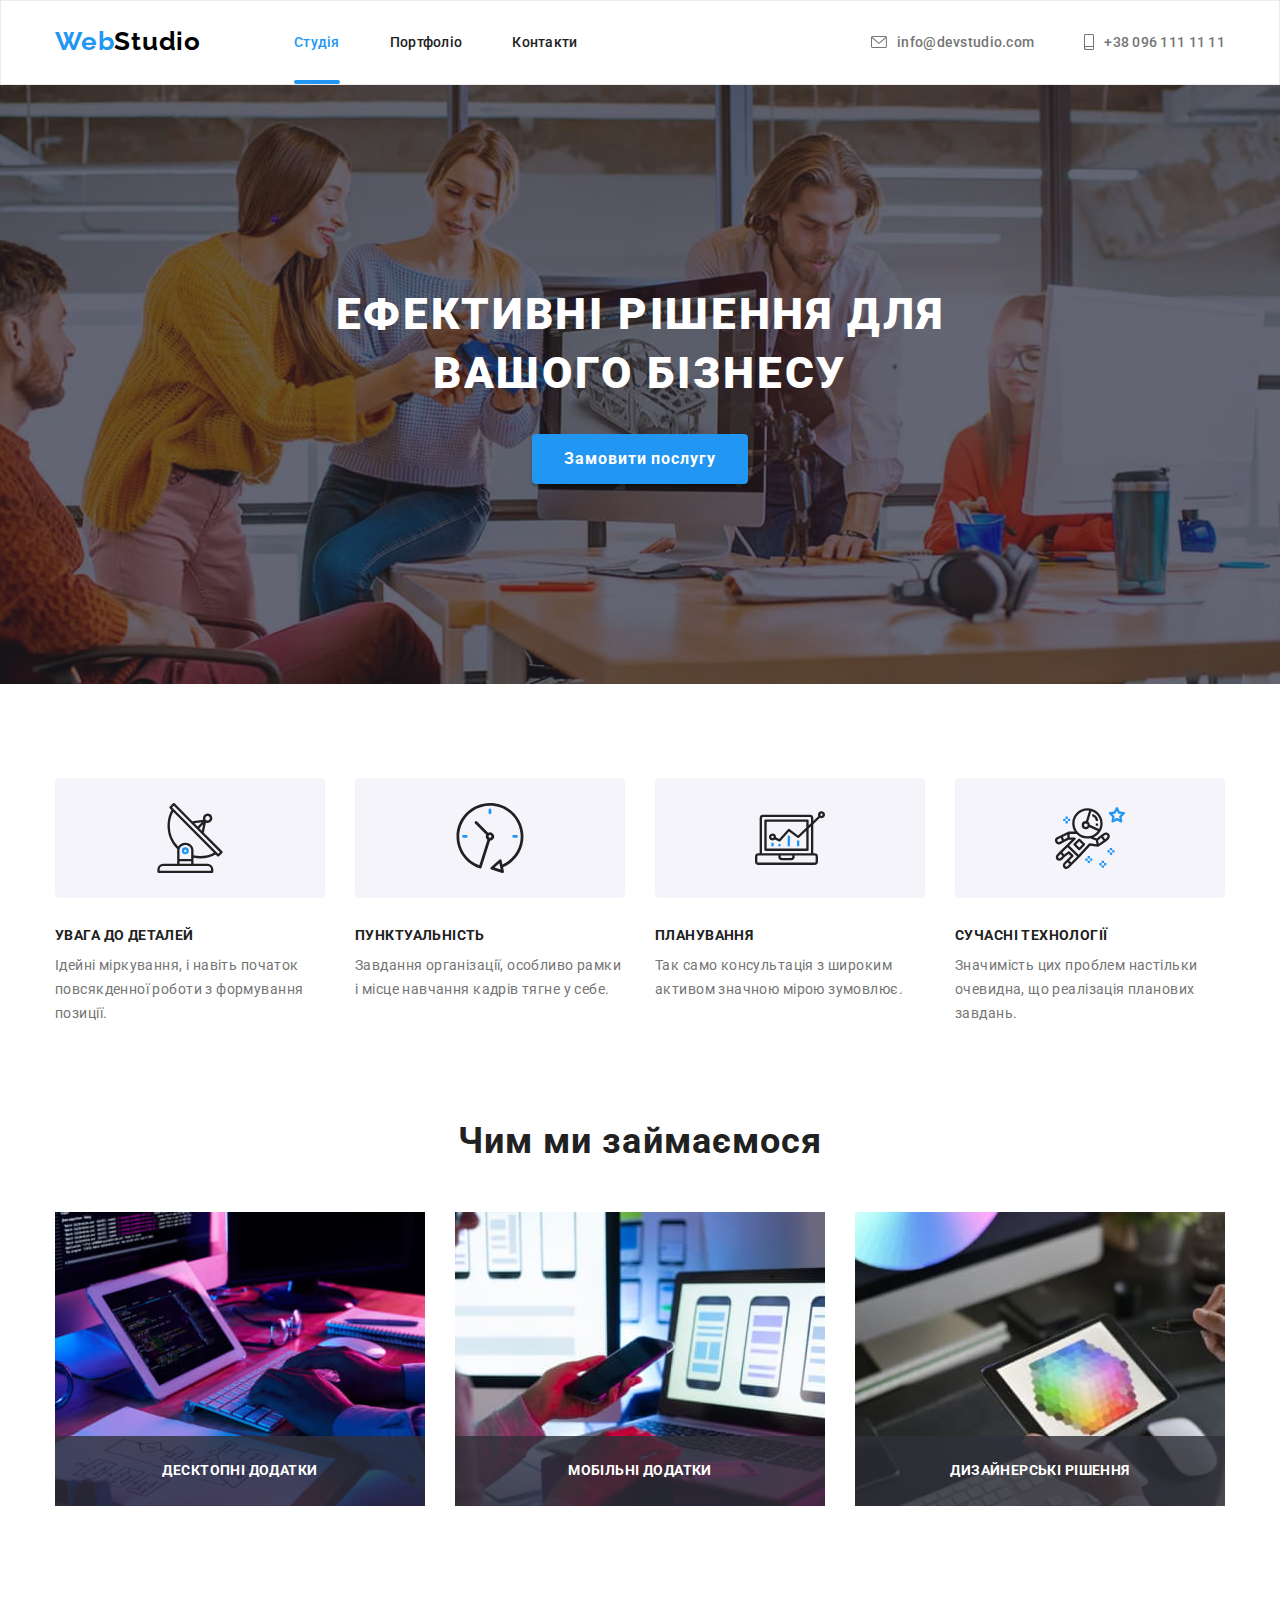
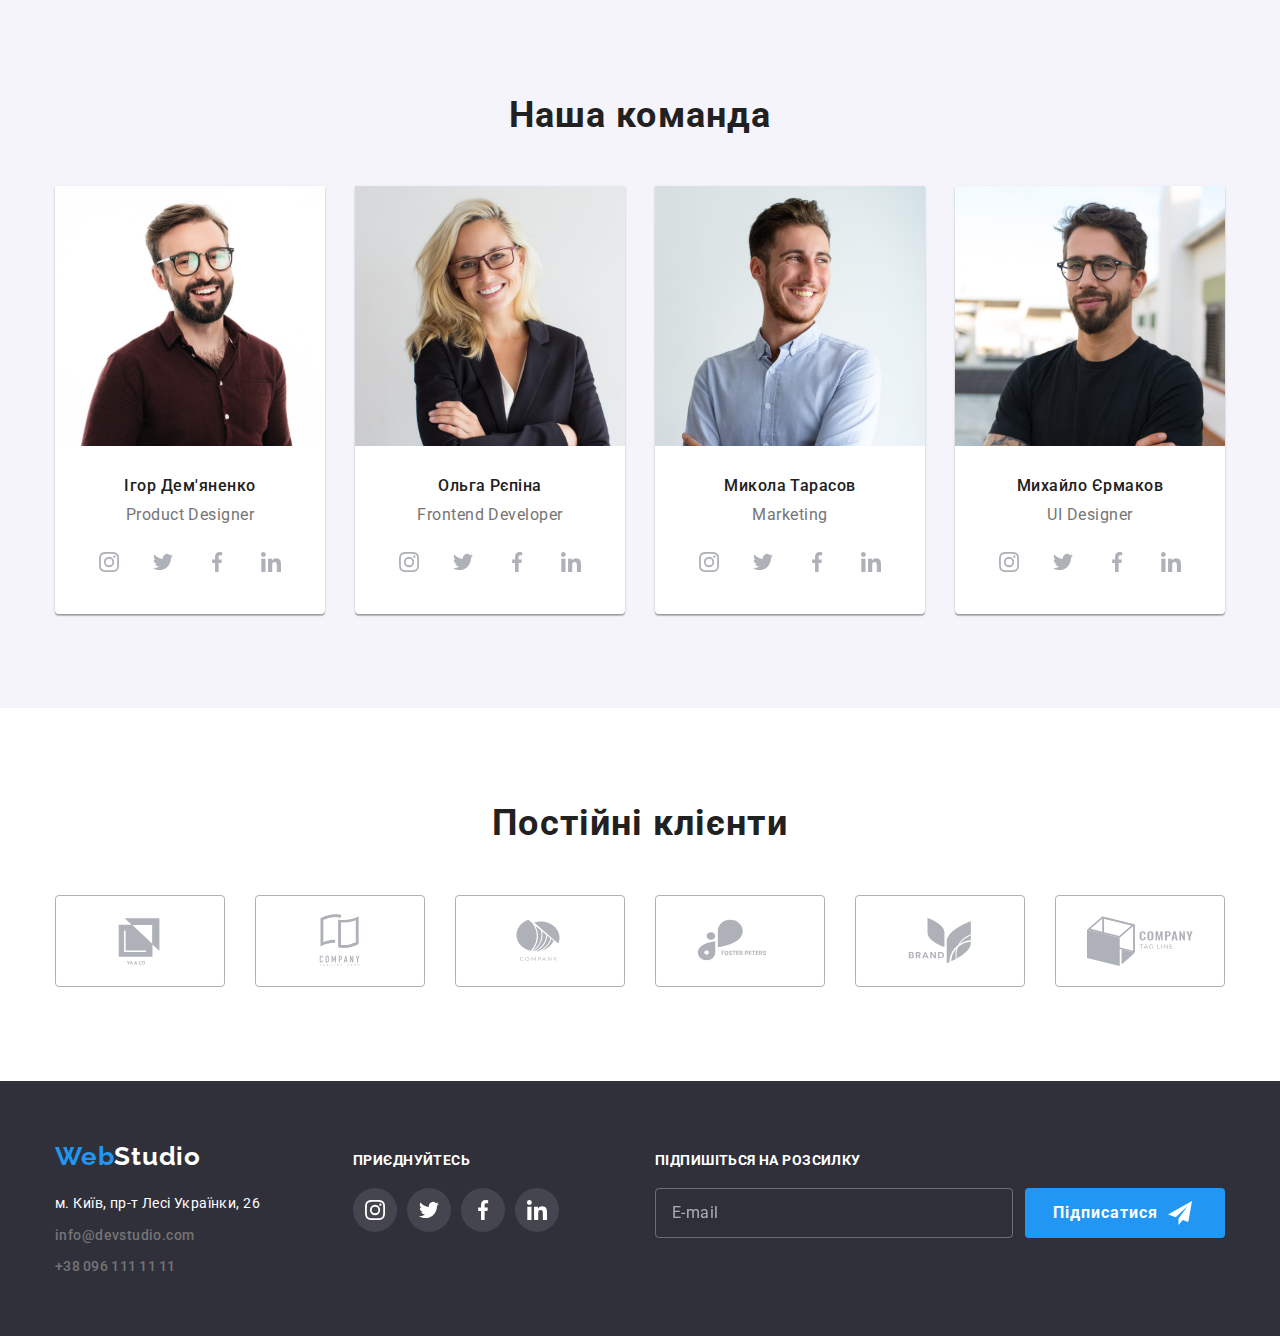
==== commit a156ea84: "HW#6" ====
--- a/index.html
+++ b/index.html
@@ -379,11 +379,11 @@
                     </li>
                 </ul>
             </div>
-            <div class="fotter-list-input">
-                <p class="fotter-list-input-title">Підпишіться на розсилку</p>
-                <form action="">
-                    <label for="">
-                        <input type="email">
+            <div class="footer-list footer-list-input">
+                <p class="footer-list-input-title">Підпишіться на розсилку</p>
+                <form class="footer-form">
+                    <label>
+                        <input type="email" name="user_email" class="footer-email-input" placeholder="E-mail">
                     </label>
                     <button type="submit" class="footer-form-submit">Підписатися
                         <svg class="footer-submit-icon" width="24px" height="24px">
--- a/css/styles.css
+++ b/css/styles.css
@@ -437,7 +437,7 @@
   align-items: baseline;
 }
 .footer-list-address {
-  margin-right: 70px;
+  margin-right: 93px;
 }
 .address-footer {
   margin-top: 20px;
@@ -491,15 +491,68 @@
 .footer .social-list {
   padding-bottom: 0;
 }
-.footer-list-social {
-  margin-right: 93px;
+.footer-list-input {
+  margin-left: auto;
+}
+.footer-list-input-title {
+  font-weight: 700;
+  font-size: 14px;
+  line-height: 1.14;
+  letter-spacing: 0.03em;
+  text-transform: uppercase;
+  color: var(--primary-text-color-theme-dark);
+  margin-bottom: 20px;
+}
+.footer-form {
+  display: flex;
+}
+.footer-email-input {
+  min-width: 358px;
+  height: 50px;
+  padding-left: 16px;
+  background-color: transparent;
+  color: var(--primary-text-color-theme-dark);
+  border: 1px solid rgba(255, 255, 255, 0.3);
+  filter: drop-shadow(0px 4px 4px rgba(0, 0, 0, 0.15));
+  border-radius: 4px;
+}
+.footer-email-input::placeholder {
+  font-weight: 400;
+  font-size: 16px;
+  line-height: 1.25;
+  display: flex;
+  align-items: center;
+  letter-spacing: 0.03em;
+  color: rgba(255, 255, 255, 0.6);
 }
 .footer-form-submit {
+  width: 200px;
+  height: 50px;
+  font-weight: 700;
+  font-size: 16px;
+  line-height: 1.88;
+  display: flex;
+  align-items: center;
+  text-align: center;
+  letter-spacing: 0.06em;
+  color: var(--primary-text-color-theme-dark);
+  border: transparent;
+  border-radius: 4px;
+  margin-left: 12px;
+  padding: 10px 28px;
   background-color: var(--accent-color);
-  /* margin-left: auto; */
 }
 .footer-submit-icon {
+  margin-left: 10px;
   fill: var(--primary-text-color-theme-dark);
+}
+.footer-form-submit:hover,
+.footer-form-submit:focus {
+  /* outline: none; */
+  box-shadow: 0px 4px 4px rgba(0, 0, 0, 0.15);
+}
+.footer-email-input:focus {
+  /* outline: none; */
 }
 /* ========== /FOOTER ============ */
 
